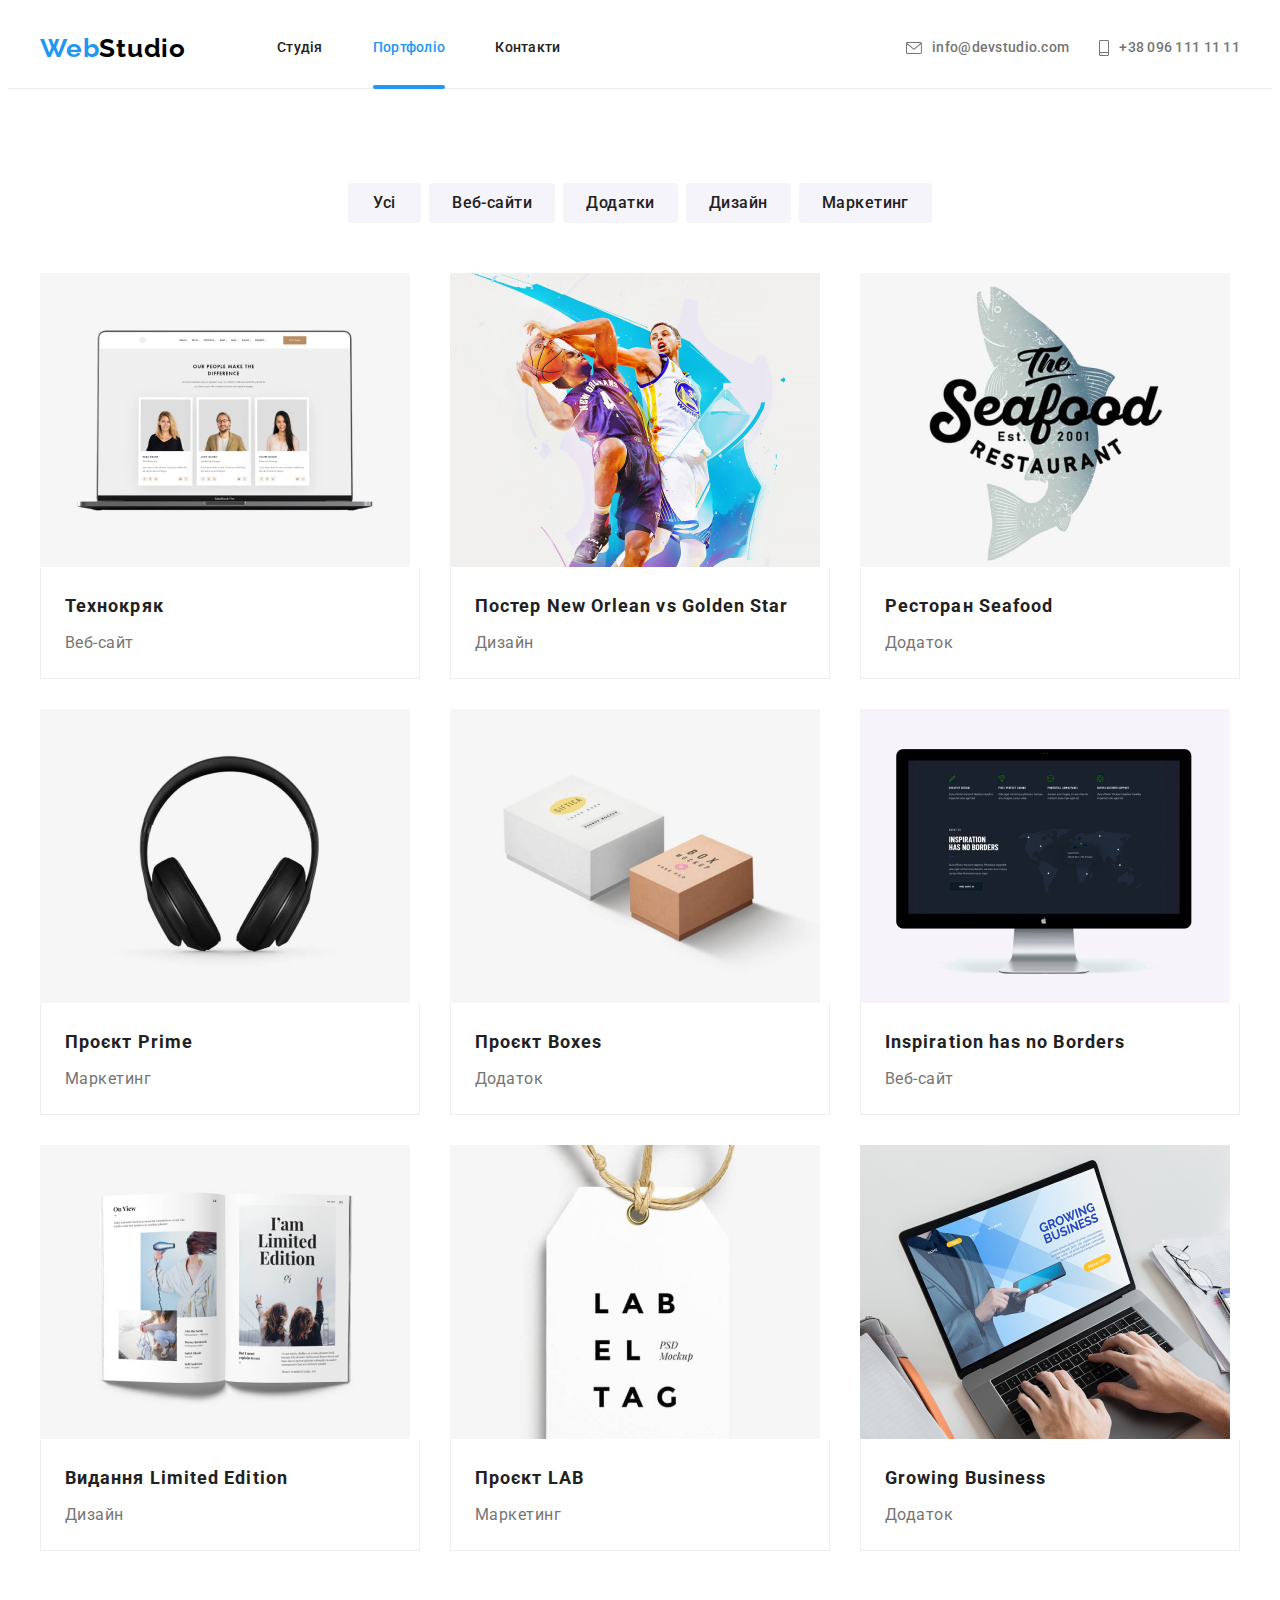
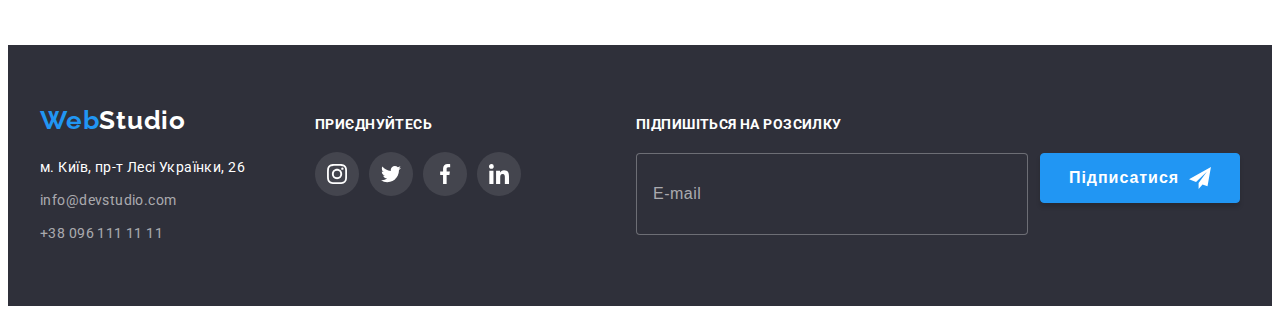
==== portfolio.html @ 24fff446 "bem закончен" ====
<!DOCTYPE html>
<html lang="uk">
  <!-- Head -->
  <head>
    <!-- Falcon -->
    <meta charset="UTF-8" />
    <meta http-equiv="X-UA-Compatible" content="IE=edge" />
    <meta name="viewport" content="width=device-width, initial-scale=1.0" />
    <!-- Favicon start -->
    <link
      rel="icon"
      type="image/png"
      sizes="32x32"
      href="./images/favicon/favicon-32x32.png"
    />
    <meta name="msapplication-TileColor" content="#da532c" />
    <meta name="theme-color" content="#ffffff" />
    <meta name="msapplication-TileColor" content="#da532c" />
    <meta name="theme-color" content="#ffffff" />
    <!-- Favicon end -->
    <title>Web Studio</title>
    <!-- Підключення шрифтів -->
    <link rel="preconnect" href="https://fonts.googleapis.com" />
    <link rel="preconnect" href="https://fonts.gstatic.com" crossorigin />
    <link
      href="https://fonts.googleapis.com/css2?family=Raleway:wght@700&family=Roboto:wght@400;500;700;900&display=swap"
      rel="stylesheet"
    />
    <!-- підключення стилів modern-normalize -->
    <link
      rel="stylesheet"
      href="https://cdnjs.cloudflare.com/ajax/libs/modern-normalize/1.1.0/modern-normalize.min.css"
      integrity="sha512-wpPYUAdjBVSE4KJnH1VR1HeZfpl1ub8YT/NKx4PuQ5NmX2tKuGu6U/JRp5y+Y8XG2tV+wKQpNHVUX03MfMFn9Q=="
      crossorigin="anonymous"
      referrerpolicy="no-referrer"
    />
    <!-- підключення стилів css -->
    <link rel="stylesheet" href="./css/style.css" />
  </head>
  <body class="body">

    <!-- Header -->
    <header class="header">
      <div class="header__container container">
        <a href="./index.html" class="logo"
          >Web<span class="logo__dark">Studio</span></a
        >

        <!-- Site nav -->
        <nav class="nav">
          <ul class="nav__list list">
            <li class="nav__item">
              <a href="./index.html" class="link">Студія</a>
            </li>
            <li class="nav__item nav__item--current-color">
              <a href="./portfolio.html" class="link">Портфоліо</a>
            </li>
            <li class="nav__item"><a href="" class="link">Контакти</a></li>
          </ul>
        </nav>

        <!-- Авторизація -->
        <ul class="auth list">
          <li class="auth__item">
            <a
              class="auth__link link"
              href="mailto:info@devstudio.com"
              lang="en"
              aria-label="mail"
            >
              <svg class="auth__mail-icon" width="16" height="12">
                <use href="./images/svg/icons.svg#icon-envelope"></use></svg
              >info@devstudio.com</a
            >
          </li>
          <li class="auth__item">
            <a
              class="auth__link link"
              href="tel:+380961111111"
              lang="en"
              aria-label="tel"
            >
              <svg class="auth__tel-icon" width="10" height="16">
                <use href="./images/svg/icons.svg#icon-smartphone"></use></svg
              >+38 096 111 11 11</a
            >
          </li>
        </ul>
      </div>
    </header>
    
    <!--Мейн-->
    <main class="page-main">

      <!-- Кнопки -->
      <section class="section">
        <div class="container">
          <h1 class="visually-hidden">Кнопки</h1>
          <ul class="filter-item list">
            <li><button type="button" class="filter-item__btn">Усі</button></li>
            <li>
              <button type="button" class="filter-item__btn">Веб-сайти</button>
            </li>
            <li>
              <button type="button" class="filter-item__btn">Додатки</button>
            </li>
            <li><button type="button" class="filter-item__btn">Дизайн</button></li>
            <li>
              <button type="button" class="filter-item__btn">Маркетинг</button>
            </li>
          </ul>

          <!-- Проекти -->
          <ul class="projects list">
            <li class="projects__item">
              <a href="" class="link projects__link"
                ><div class="projects__img-box">
                  <img
                    src="./images/portfolio/img.jpg"
                    alt="відкритий ноутбук"
                    width="370"
                    height="294"
                  />
                  <div class="projects__overlay">
                    <p class="projects__text">
                      Ресурс пропонує комплексні пропозиції з різним рівнем
                      функціоналу та сервісів. Все це дозволить відвідувачу
                      отримати вичерпні відомості про компанію чи приватну
                      особу.
                    </p>
                  </div>
                </div>
                <div class="projects__name">
                  <h2 class="projects__title">Технокряк</h2>
                  <p class="projects__product">Веб-сайт</p>
                </div>
              </a>
            </li>

            <li class="projects__item">
              <a href="" class="link projects__link"
                ><div class="projects__img-box">
                  <img
                    src="./images/portfolio/img1.jpg"
                    alt="відкритий ноутбук"
                    width="370"
                    height="294"
                  />
                  <div class="projects__overlay">
                    <p class="projects__text">
                      Ресурс пропонує комплексні пропозиції з різним рівнем
                      функціоналу та сервісів. Все це дозволить відвідувачу
                      отримати вичерпні відомості про компанію чи приватну
                      особу.
                    </p>
                  </div>
                </div>
                <div class="projects__name">
                  <h2 class="projects__title">
                    Постер New Orlean vs Golden Star
                  </h2>
                  <p class="projects__product">Дизайн</p>
                </div></a
              >
            </li>
            <li class="projects__item">
              <a href="" class="link projects__link">
                <div class="projects__img-box">
                  <img
                    src="./images/portfolio/img2.jpg"
                    alt="відкритий ноутбук"
                    width="370"
                    height="294"
                  />
                  <div class="projects__overlay">
                    <p class="projects__text">
                      Ресурс пропонує комплексні пропозиції з різним рівнем
                      функціоналу та сервісів. Все це дозволить відвідувачу
                      отримати вичерпні відомості про компанію чи приватну
                      особу.
                    </p>
                  </div>
                </div>
                <div class="projects__name">
                  <h2 class="projects__title">Ресторан Seafood</h2>
                  <p class="projects__product">Додаток</p>
                </div></a
              >
            </li>
            <li class="projects__item">
              <a href="" class="link projects__link">
                <div class="projects__img-box">
                  <img
                    src="./images/portfolio/img3.jpg"
                    alt="відкритий ноутбук"
                    width="370"
                    height="294"
                  />
                  <div class="projects__overlay">
                    <p class="projects__text">
                      Ресурс пропонує комплексні пропозиції з різним рівнем
                      функціоналу та сервісів. Все це дозволить відвідувачу
                      отримати вичерпні відомості про компанію чи приватну
                      особу.
                    </p>
                  </div>
                </div>
                <div class="projects__name">
                  <h2 class="projects__title">Проєкт Prime</h2>
                  <p class="projects__product">Маркетинг</p>
                </div></a
              >
            </li>
            <li class="projects__item">
              <a href="" class="link projects__link">
                <div class="projects__img-box">
                  <img
                    src="./images/portfolio/img4.jpg"
                    alt="відкритий ноутбук"
                    width="370"
                    height="294"
                  />
                  <div class="projects__overlay">
                    <p class="projects__text">
                      Ресурс пропонує комплексні пропозиції з різним рівнем
                      функціоналу та сервісів. Все це дозволить відвідувачу
                      отримати вичерпні відомості про компанію чи приватну
                      особу.
                    </p>
                  </div>
                </div>
                <div class="projects__name">
                  <h2 class="projects__title">Проєкт Boxes</h2>
                  <p class="projects__product">Додаток</p>
                </div></a
              >
            </li>
            <li class="projects__item">
              <a href="" class="link projects__link">
                <div class="projects__img-box">
                  <img
                    src="./images/portfolio/img5.jpg"
                    alt="відкритий ноутбук"
                    width="370"
                    height="294"
                  />
                  <div class="projects__overlay">
                    <p class="projects__text">
                      Ресурс пропонує комплексні пропозиції з різним рівнем
                      функціоналу та сервісів. Все це дозволить відвідувачу
                      отримати вичерпні відомості про компанію чи приватну
                      особу.
                    </p>
                  </div>
                </div>
                <div class="projects__name">
                  <h2 lang="en" class="projects__title">
                    Inspiration has no Borders
                  </h2>
                  <p class="projects__product">Веб-сайт</p>
                </div></a
              >
            </li>
            <li class="projects__item">
              <a href="" class="link projects__link">
                <div class="projects__img-box">
                  <img
                    src="./images/portfolio/img6.jpg"
                    alt="відкритий ноутбук"
                    width="370"
                    height="294"
                  />
                  <div class="projects__overlay">
                    <p class="projects__text">
                      Ресурс пропонує комплексні пропозиції з різним рівнем
                      функціоналу та сервісів. Все це дозволить відвідувачу
                      отримати вичерпні відомості про компанію чи приватну
                      особу.
                    </p>
                  </div>
                </div>
                <div class="projects__name">
                  <h2 class="projects__title">Видання Limited Edition</h2>
                  <p class="projects__product">Дизайн</p>
                </div></a
              >
            </li>
            <li class="projects__item">
              <a href="" class="link projects__link">
                <div class="projects__img-box">
                  <img
                    src="./images/portfolio/img7.jpg"
                    alt="відкритий ноутбук"
                    width="370"
                    height="294"
                  />
                  <div class="projects__overlay">
                    <p class="projects__text">
                      Ресурс пропонує комплексні пропозиції з різним рівнем
                      функціоналу та сервісів. Все це дозволить відвідувачу
                      отримати вичерпні відомості про компанію чи приватну
                      особу.
                    </p>
                  </div>
                </div>
                <div class="projects__name">
                  <h2 class="projects__title">Проєкт LAB</h2>
                  <p class="projects__product">Маркетинг</p>
                </div></a
              >
            </li>
            <li class="projects__item">
              <a href="" class="link projects__link">
                <div class="projects__img-box">
                  <img
                    src="./images/portfolio/img8.jpg"
                    alt="відкритий ноутбук"
                    width="370"
                    height="294"
                  />
                  <div class="projects__overlay">
                    <p class="projects__text">
                      Ресурс пропонує комплексні пропозиції з різним рівнем
                      функціоналу та сервісів. Все це дозволить відвідувачу
                      отримати вичерпні відомості про компанію чи приватну
                      особу.
                    </p>
                  </div>
                </div>
                <div class="projects__name">
                  <h2 lang="en" class="projects__title">Growing Business</h2>
                  <p class="projects__product">Додаток</p>
                </div>
              </a>
            </li>
          </ul>
        </div>
      </section>
    </main>

    <!--Footer-->
    <footer class="footer">
      <div class="footer__container container">

        <div class="box-address">
            <a href="./index.html" class="footer-logo"
              >Web<span class="footer-logo__light">Studio</span></a
            >
          <address>
            <ul class="address list">
              <li class="address__item">
                <a class="address__link-address link"
                  href="https://www.google.com/maps/place/бул.+Леси+Украинки,+26,+Киев,+02000/@50.4265807,30.5361971,17z/data=!3m1!4b1!4m5!3m4!1s0x40d4cf0e033ecbe9:0x57a4dffefec77da0!8m2!3d50.4265807!4d30.5383858"
                  >м. Київ, пр-т Лесі Українки, 26</a
                >
              </li>

              <li class="address__item">
                <a class="address__link-contacts link" href="mailto:info@devstudio.com"
                  >info@devstudio.com</a
                >
              </li>

              <li class="address__item">
                <a class="address__link-contacts link" href="tel:+380961111111"
                  >+38 096 111 11 11</a
                >
              </li>
            </ul>
          </address>
        </div>

      <!-- footer social network -->
        <div class="box-footer-network">
          <h2 class="footer-title">приєднуйтесь</h2>
          <ul class="network-list list">
            <li class="network-list__socials-item">
              <a
                class="network-list__link-footer link"
                href="https://instagram.com"
                target="_blank"
                rel="noopener noreferrer"
                lang="en"
                aria-label="instagram"
              >
                <svg class="network-list__socials-icon" width="20" height="20">
                  <use href="./images/svg/icons.svg#icon-instagram-2"></use>
                </svg>
              </a>
            </li>

            <li class="network-list__socials-item">
              <a
                class="network-list__link-footer link"
                href="https://twitter.com"
                target="_blank"
                rel="noopener noreferrer"
                lang="en"
                aria-label="twitter"
              >
                <svg class="network-list__socials-icon" width="20" height="20">
                  <use href="./images/svg/icons.svg#icon-twitter-1"></use>
                </svg>
              </a>
            </li>

            <li class="network-list__socials-item">
              <a
                class="network-list__link-footer link"
                href="https://facebook.com"
                target="_blank"
                rel="noopener noreferrer"
                lang="en"
                aria-label="facebook"
              >
                <svg class="network-list__socials-icon" width="20" height="20">
                  <use href="./images/svg/icons.svg#icon-facebook-1"></use>
                </svg>
              </a>
            </li>

            <li class="network-list__socials-item">
              <a
                class="network-list__link-footer link"
                href="https://linkedin.com"
                target="_blank"
                rel="noopener noreferrer"
                lang="en"
                aria-label="linkedin"
              >
                <svg class="network-list__socials-icon" width="20" height="20">
                  <use href="./images/svg/icons.svg#icon-linkedin-1"></use>
                </svg>
              </a>
            </li>
          </ul>
        </div>

        <!-- формы -->
        <form class="footer-form" lang="en" name="footer-form">
           <strong class="footer-form__title">Підпишіться на розсилку</strong>
           <div class="footer-form__group" role="group">
              <label>
               <input class="footer-form__field" type="email" lang="en" name="user-name" placeholder="E-mail" required minlength="6" maxlength="50">
              </label>

              <button class="button-modal button-footer" type="submit">Підписатися <svg class="button-footer__icvon" width="24px" height="24px"><use href="./images/svg/icons.svg#send-modal"></use></svg></button>
           </div>
          </form>
        </div>
      </div>
    </footer>
    <script src="./js/modal.js"></script>
  </body>
</html>
---- css/style.css ----
/* 
Цвет основного текста #757575;
Вторичный цвет текста #212121;
Цвет логотипа футера #000000;
Цвет текста кнопок #ffffff;
Цвет текста футера #ffffff;
Акцент цвета текста футера rgba(255, 255, 255, 0.6);
Акцент #2196F3;
Основной цвет фона #F5F5F5;
Вторичный цвет фона #F5F4FA;
Цвет фона хедера #ffffff;
Цвет фона герой #2F303A;
Цвет активации кнопки #188CE8;
Цвет фона футера #2F303A; 
*/

:root {
    /* текст */
    --primary-text-color: #757575;
    --title-text-color: #212121;
    --logo-text-color: #000000;
    --button-text-color: #ffffff;
    --footer-text-color: #ffffff;
    --accent-color-text-footer: rgba(255, 255, 255, 0.6);
    --color-icon: #AFB1B8;
    --bottom-madal: #000000;
    /* фон */
    --accent-color: #2196f3;
    --background-color-page: #F5F5F5;
    --secondary-background-color-pag: #F5F4FA;
    --background-color-header: #ffffff;
    --booton-activ-color: #188CE8;
    --background-color-footer: #2F303A;
    --background-color-hero: #C4C4C4;
    --activ-color-projects: rgba(33, 150, 243, 0.9);
    --activ-color-works: rgba(47, 48, 58, 0.8);
    --border-bottom-modal: rgba(0, 0, 0, 0.1);
    --backdrop-color: rgba(0, 0, 0, 0.2);
    /* рамка */
    --color-border-projects: #eeeeee;
    --border-color-footer: rgba(255, 255, 255, 0.3);
    --border-color-modal: rgba(33, 33, 33, 0.2);
    /* формули */
    --items: 3;
    --indent: 30px;
    /* модальне вікно */
    --placeholder-color-text: rgba(117, 117, 117, 0.5);
}

.body {
color: var(--primary-text-color);
font-family: Roboto, sans-serif;
}
/* Reset */
h1,h2,h3,h4,h5,h6,p {
margin: 0;
padding: 0;
}

img {
display: block;
max-width: 100%;
height: auto;
}
.list {
list-style: none;

margin: 0;
padding: 0;
}
.link {
text-decoration: none;
color: currentColor;
}

/* Секції */
.section {
padding-top: 94px;
padding-bottom: 94px;
}

.section.no-padding {
padding-top: 0;
}

label {
display: block;
}

textarea {
resize: none;
}

/* Скриття елемент */

.visually-hidden {
  position: absolute;
  width: 1px;
  height: 1px;
  margin: -1px;
  border: 0;
  padding: 0;
  white-space: nowrap;
  clip-path: inset(100%);
  clip: rect(0 0 0 0);
  overflow: hidden;
}

/* Header */
.header {
background-color: var(--background-color-header);

border-bottom: 1px solid var(--color-border-projects);
    
letter-spacing: 0.02em;
}
/* Центрування */
.header__container {
display: flex;
align-items: center;
}

.container {
margin-left: auto;
margin-right: auto;
padding-left: 15px;
padding-right: 15px;
max-width: 1200px;
}

/* Логотип header*/
.logo {
margin-right: 91px;

color: currentColor;
color: var(--accent-color);
    
font-family: Raleway, sans-serif;
letter-spacing: 0.03em;
font-weight: 700;
font-size: 26px;
line-height: 1.19;
text-decoration: none;
}
.logo__dark {
color: currentColor;
color: var(--logo-text-color);
    
font-family: Raleway, sans-serif;
letter-spacing: 0.03em;
font-weight: 700;
font-size: 26px;
line-height: 1.19;
text-decoration: none;
}

/* Site nav */
.nav {
margin-right: auto;
}

.nav__list {
display: flex;
gap: 50px;
margin-right: auto;
}

.nav__item {
padding-top: 32px;
padding-bottom: 32px;

color: var(--title-text-color);

transition-property: color, cursor;
transition-duration: 250ms;
transition-timing-function: cubic-bezier(0.4, 0, 0.2, 1);

letter-spacing: 0.02em;
font-weight: 500;
font-size: 14px;
line-height: 1.14;
text-decoration: none;
}

.nav__list .nav__item:hover, 
.nav__list .nav__item:focus {
color: var(--accent-color);
cursor: pointer;
}

.nav__item--current-color {
position: relative;

color: var(--accent-color);
}

.nav__item--current-color::after {
position: absolute;
left: 0;
bottom: -1px;

content: "";
display: block;
width: 100%;
height: 4px;

background: var(--accent-color);
border-radius: 2px;

transform: scaleX(1);
transition-property: transform;
transition-duration: 250ms;
transition-delay: 100ms;
transition-timing-function: cubic-bezier(0.4, 0, 0.2, 1);
}

.nav__item--current-color:hover::after {
transform: scaleX(0.4);
}

/* Авторизація */
.auth {
display: flex;
justify-content: center;

gap: 30px;
}

.auth__link {
display: flex;
align-items: center;
justify-content: center;

transition-property: color, fill;
transition-duration: 250ms;
transition-timing-function: cubic-bezier(0.4, 0, 0.2, 1);

gap: 10px;
padding-top: 32px;
padding-bottom: 32px;

color: var(--primary-text-color);

letter-spacing: 0.02em;
font-weight: 500;
font-size: 14px;
line-height: 1.14;
text-decoration: none;
}

.auth__mail-icon {
width: 16px;
height: 12px;
fill: currentColor;
}

.auth__tel-icon {
width: 10px;
height: 16px;
fill: currentColor;
}

.auth__link:hover,
.auth__link:focus {
color: var(--accent-color);
fill: var(--accent-color);
}

/* Main */

/* Блок герой */
.hero {
text-align: center;
}

.hero {
padding-top: 200px;
padding-bottom: 200px;

background-color: var(--background-color-hero);
max-width: 1600px;
height: 600px;
background-image: linear-gradient(to right, 
rgba(47, 48, 58, 0.4), rgba(47, 48, 58, 0.4)), 
url('../images/hero.jpg');
background-repeat: no-repeat;
background-position: center;
background-size: cover;
}

.hero__title {
margin-bottom: 30px;

color: var(--button-text-color);
    
letter-spacing: 0.06em;
font-weight: 900;
font-size: 44px;
line-height: 1.36;
text-transform: uppercase;
}
.hero__button {
display: inline-block;
padding: 10px 32px;
min-width: 216px;
border-radius: 4px;
border: 1px solid transparent;

transition-property: background-color, box-shadow, cursor;
transition-duration: 250ms;
transition-timing-function: cubic-bezier(0.4, 0, 0.2, 1);

background-color: var(--accent-color);
color: var(--button-text-color);

font-family: inherit;
letter-spacing: 0.06em;
font-weight: 700;
font-size: 16px;
line-height: 1.88;
}

.hero__button:hover,
.hero__button:focus {
background-color: var(--booton-activ-color);
cursor: pointer;
box-shadow: 0px 4px 4px rgba(0, 0, 0, 0.15);
}

/* Модальне вікно */
.backdrop {
position: fixed;
z-index: 10;
top: 0;
left: 0;

width: 100%;
height: 100%;
background-color: var(--backdrop-color);

transition: opacity 250ms, visibility 250ms;
}

.backdrop.is-hidden {
opacity: 0;
pointer-events: none;
visibility: hidden;
}

.modal {
position: absolute;
top: 50%;
left: 50%;

min-width: 528px;
height: 100%px;

background-color: var(--background-color-header);
box-shadow: 0px 1px 3px rgba(0, 0, 0, 0.12), 0px 1px 1px rgba(0, 0, 0, 0.14), 0px 2px 1px rgba(0, 0, 0, 0.2);
border-radius: 4px;

transform: translate(-50%, -50%) scale(1);

transition: transform;
transition-duration: 250ms;
transition-timing-function: cubic-bezier(0.4, 0, 0.2, 1);
}

.backdrop.is-hidden .modal {
transform: translate(-50%, -50%) scale(0.9);
}

.modal__btn-close {
position: absolute;
top: 8px;
right: 8px;

display: flex;
justify-content: center;
align-items: center;

transition-property: color, fill;
transition-duration: 250ms;
transition-timing-function: cubic-bezier(0.4, 0, 0.2, 1);

padding: 6px;

width: 30px;
height: 30px;

border-radius: 50%;
border: 1px solid var(--border-bottom-modal);
color: var(--bottom-madal);
background-color: var(--background-color-header);

cursor: pointer;
}

.modal__btn-close:hover, 
.modal__btn-close:focus {
color: var(--accent-color);
fill: var(--accent-color);
}

.modal__close-icon {
fill: currentColor;
}

/* Оформлення форми */
.register {
min-width: 448px;
height: 100%;
padding: 40px;
margin-right: auto;
margin-left: auto;
}

.register__form-title {
display: block;
margin-bottom: 12px;

font-weight: 700;
font-size: 20px;
line-height: 1.15;
letter-spacing: 0.03em;
text-align: center;

color: var(--title-text-color);
}

.register__form-field {
position: relative;
margin-bottom: 10px;
}

.register__form-field:last-child {
margin-bottom: 0;
}

.register__text-input {
padding: 11px 42px;

width: 100%;
height: 40px;

transition: border-color;
transition-duration: 250ms;
transition-timing-function: cubic-bezier(0.4, 0, 0.2, 1);

border: 1px solid var(--border-color-modal);
border-radius: 4px;
outline: transparent;

font-size: 12px;
}

.register__text-input:focus, 
.register__text-input:hover {
border-color: var(--accent-color);
}

.register__text-input:focus + .register__form-icon, 
.register__text-input:hover +.register__form-icon {
fill: var(--accent-color);
}

.register__text-input::placeholder {
opacity: 0;

transition: opacity;
transition-duration: 250ms;
transition-timing-function: cubic-bezier(0.4, 0, 0.2, 1);

font-size: 12px;
line-height: 1.17;
letter-spacing: 0.01em;
color: var(--placeholder-color-text);
text-align: left;
}

.register__text-input:focus::placeholder {
opacity: 1;
}

.register__name-form {
display: block;
font-size: 12px;
line-height: 1.17;
letter-spacing: 0.01em;

margin-bottom: 4px;

color: var(--primary-text-color);
}

.register__form-icon {
position: absolute;
left: 12px;
bottom: 11px;

transition:fill;
transition-duration: 250ms;
transition-timing-function: cubic-bezier(0.4, 0, 0.2, 1);

fill: var(--title-text-color);
}

.register__textarea-text {
display: block;
resize: none;
width: 100%;

transition: border-color;
transition-duration: 250ms;
transition-timing-function: cubic-bezier(0.4, 0, 0.2, 1);

outline: transparent;

padding: 12px 16px;

border: 1px solid var(--border-color-modal);
border-radius: 4px;

font-size: 12px;
line-height: 1.17;
letter-spacing: 0.01em;
}

.register__textarea-text:focus,
.register__textarea-text:hover {
border-color: var(--accent-color);
}

.register__textarea-text::placeholder {
font-size: 12px;
line-height: 1.17;
letter-spacing: 0.01em;
color: var(--placeholder-color-text);
}

/* checkbox */
.checkbox {
display: flex;
align-items: center;
justify-content: center;

margin-top: 20px;
margin-bottom: 30px;
}

.checkbox-modal:focus + .checkbox__switch-icon {
outline: 2px solid var(--accent-color);
outline-offset: 1px;
border-radius: 1px;
}

.checkbox__icon-checked {
opacity: 0;
fill: var(--accent-color);

transition: opacity;
transition-duration: 250ms;
transition-timing-function: cubic-bezier(0.4, 0, 0.2, 1);
}

.checkbox-modal:checked + .checkbox__switch-icon .checkbox__icon-checked {
opacity: 1;
}

.checkbox__icon-unchecked {
opacity: 1;

transition: opacity;
transition-duration: 250ms;
transition-timing-function: cubic-bezier(0.4, 0, 0.2, 1);
}

.checkbox-modal:checked + .checkbox__switch-icon .checkbox__icon-unchecked {
opacity: 0;
}

.checkbox__contract {
user-select: none;

margin-left: 8px;

font-weight: 400;
font-size: 14px;
line-height: 1.17;
letter-spacing: 0.03em;

color: var(--primary-text-color);
}

.checkbox__forma-link {
color: var(--accent-color);
text-decoration-line: underline;
}

.button-modal {
display: block;
margin-right: auto;
margin-left: auto;

transition-property: background-color, cursor;
transition-duration: 250ms;
transition-timing-function: cubic-bezier(0.4, 0, 0.2, 1);

padding: 10px 52px;

width: 200px;
height: 50px;

background-color: var(--accent-color);
box-shadow: 0px 4px 4px rgba(0, 0, 0, 0.15);
border-radius: 4px;
border: 1px solid var(--accent-color);

font-weight: 700;
font-size: 16px;
line-height: 1.88;
letter-spacing: 0.06em;

color: var(--button-text-color);
}

.button-modal:hover,
.button-modal:focus {
background-color: var(--booton-activ-color);
cursor: pointer;
}

/* Особливості */
.features {
--items: 4;
display: flex;
gap: 30px;
}

.features__item {
flex-basis: calc((100% - var(--indent) * (var(--items) - 1)) / var(--items));
}

/* .features-list::before {
content: "";
height: 120px;
display: block;
margin-bottom: 30px;
background-repeat: no-repeat;
background-position: center;
background-size: auto;
border-radius: 4px;
background-color: var(--secondary-background-color-pag);
}

.icon-antenna::before {
content: "";
background-image: url('../images/svg/antenna.svg');
}

.icon-clock::before {
content: "";
background-image: url('../images/svg/clock.svg');
}

.icon-vector::before {
content: "";
background-image: url('../images/svg/diagram1.svg');
}

.icon-astronaut::before {
content: "";
background-image: url('../images/svg/astronaut.svg');
} */

.features__box-icon {
display: flex;
align-items: center;
justify-content: center;

background: var(--secondary-background-color-pag);
border-radius: 4px;
height: 120px;
margin-bottom: 30px;
}

.features__title {
margin-bottom: 10px;

color: var(--title-text-color);

letter-spacing: 0.03em;
font-weight: 700;
font-size: 14px;
line-height: 1.14;
text-transform: uppercase;
}
.features__text {
color: var(--primary-text-color);

letter-spacing: 0.03em;
font-size: 14px;
line-height: 1.71;
}

/* Чим ми займаємося */
.work-title {
margin-bottom: 50px;

color: var(--title-text-color);

letter-spacing: 0.03em;
font-weight: 700;
font-size: 36px;
line-height: 1.17;
text-align: center;
}

.work {
--items: 3;
display: flex;
gap: 30px;
}

.work__item {
position: relative;
flex-basis: calc((100% - var(--indent) * (var(--items) - 1)) / var(--items));
}

.work__name {

color: var(--button-text-color);

font-weight: 700;
font-size: 14px;
line-height: 16px;
letter-spacing: 0.03em;
text-transform: uppercase;
}

.work__box {
display: flex;
justify-content: center;
align-items: center;
position: absolute;
bottom: 0;
left: 0;

transition-property: opacity;
transition-duration: 250ms;
transition-timing-function: cubic-bezier(0.4, 0, 0.2, 1);

content: "";
width: 100%;
height: 70px;
background-color: var(--activ-color-works);
}

/* Наша команда */
.fon {
background-color: var(--secondary-background-color-pag);
}

.team-title {
margin-bottom: 50px;

color: var(--title-text-color);

letter-spacing: 0.03em;
font-weight: 700;
font-size: 36px;
line-height: 1.17;
text-align: center;
}

.team {
--items: 4;
display: flex;
gap: 30px;
}

.team__item {
flex-basis: calc((100% - var(--indent) * (var(--items) - 1)) / var(--items));

background-color: var(--background-color-header);

box-shadow: 0px 1px 3px rgba(0, 0, 0, 0.12), 0px 1px 1px rgba(0, 0, 0, 0.14), 0px 2px 1px rgba(0, 0, 0, 0.2);
border-radius: 0px 0px 4px 4px;
}

.team__box-name {
width: 270px;
padding-top: 30px;
padding-bottom: 30px;
padding-left: 10px;
padding-right: 10px;
text-align: center;
}

.team__name {
margin-bottom: 10px;

color: var(--title-text-color);

letter-spacing: 0.03em;
font-weight: 500;
font-size: 16px;
line-height: 1.19;
}
.team__text {
margin-bottom: 16px;
color: var(--primary-text-color);

letter-spacing: 0.03em;
font-size: 16px;
line-height: 1.19;
}

.network {
display: flex;
justify-content: center;
gap: 10px;
}

.network__socials-link {
display: flex;
align-items: center;
justify-content: center;

transition-property: color, background-color;
transition-duration: 250ms;
transition-timing-function: cubic-bezier(0.4, 0, 0.2, 1);

width: 44px;
height: 44px;

background-color: var(--background-color-header);
color: var(--color-icon);
border-radius: 50%;
}

.network__socials-link:hover,
.network__socials-link:focus {
color: var(--button-text-color);
background-color: var(--accent-color);
}

.network__socials-icon {
fill: currentColor;
}

/* .socials-link:hover .socials-icon,
.socials-link:focus .socials-icon {
color: var(--button-text-color);
} */


/* Постійні клієнти */

.clients-title {
margin-bottom: 50px;

color: var(--title-text-color);

letter-spacing: 0.03em;
font-weight: 700;
font-size: 36px;
line-height: 1.17;
text-align: center;
}

.clients {
--items: 6;
display: flex;
flex-wrap: wrap;
gap: 30px;
}

.clients__item {
flex-basis: calc((100% - var(--indent) * (var(--items) - 1)) / var(--items));
}

.clients__link {
display: flex;
align-items: center;
justify-content: center;

transition-property: color, border;
transition-duration: 250ms;
transition-timing-function: cubic-bezier(0.4, 0, 0.2, 1);

height: 92px;
width: 170px;
border: 1px solid rgba(175, 177, 184, 1);
border-radius: 4px;
color: var(--color-icon);
}

.clients__link:hover,
.clients__link:focus {
color: var(--accent-color);
border: 1px solid var(--accent-color);
}

.clients__icon {
fill: currentColor;
}

/* Footer */
.footer {
padding-top: 60px;
padding-bottom: 60px;

background-color: var(--background-color-footer); 
}

.footer__container {
display: flex;
align-items: baseline;
}

/* Логотип Footer */
.footer-logo {
display: block;
color: var(--accent-color);

margin-bottom: 20px;

font-family: Raleway, sans-serif;
letter-spacing: 0.03em;
font-weight: 700;
font-size: 26px;
line-height: 1.19;
text-decoration: none;
}

.footer-logo__light {
color: var(--footer-text-color);
}

/* Адреса Footer */
.address {
letter-spacing: 0.03em;
font-family: Roboto, sans-serif;
font-style: normal;
font-size: 14px;
line-height: 1.19;
}

.address__item {
margin-top: 0;
margin-bottom: 9px;
}

.address__item:last-child {
margin-bottom: 0;
}

.address__link-address {
color: var(--footer-text-color);

transition-property: color;
transition-duration: 250ms;
transition-timing-function: cubic-bezier(0.4, 0, 0.2, 1);
    
text-decoration: none;
letter-spacing: 0.03em;
font-size: 14px;
line-height: 1.71;
}
.address__link-contacts {
color: var(--accent-color-text-footer);

transition-property: color;
transition-duration: 250ms;
transition-timing-function: cubic-bezier(0.4, 0, 0.2, 1);
    
text-decoration: none;
letter-spacing: 0.03em;
font-size: 14px;
line-height: 1.71;
}

.address__link-contacts:hover,
.address__link-contacts:focus {
    color: var(--accent-color);
}

.address__link-address:hover,
.address__link-address:focus {
color: var(--accent-color);
}


/* footer social network */
.box-footer-network {
align-items: baseline;
margin-left: 70px;
}

.footer-title {
margin-bottom: 20px;
font-weight: 700;
font-size: 14px;
line-height: 16px;
letter-spacing: 0.03em;
text-transform: uppercase;
color: var(--button-text-color);
}

.network-list {
display: flex;
justify-content: center;
align-items: center;
gap: 10px;
}

.network-list__link-footer {
display: flex;
align-items: center;
justify-content: center;

transition-property: background-color;
transition-duration: 250ms;
transition-timing-function: cubic-bezier(0.4, 0, 0.2, 1);

width: 44px;
height: 44px;

background-color: rgba(255, 255, 255, 0.1);
color: var(--button-text-color);
border-radius: 50%;
}

.network-list__link-footer:hover,
.network-list__link-footer:focus {
background-color: var(--accent-color);
}

.network-list__socials-icon {
fill: currentColor;
}

/* форма */
.footer-form {
min-width: 570;
min-height: 86px;
margin-left: auto;
}

.footer-form__title {
display: block;

margin-bottom: 20px;

font-weight: 700;
font-size: 14px;
line-height: 1.14;
letter-spacing: 0.03em;
text-transform: uppercase;

color: var(--footer-text-color);
}

.footer-form__group {
display: flex;
}

.footer-form__field {
display: block;

padding: 15px 16px;

color: var(--footer-text-color);
font-weight: 400;
font-size: 16px;
line-height: 1.25;
letter-spacing: 0.03em;


min-width: 358px;
height: 50px;

border: 1px solid var(--border-color-footer);
background-color: var(--background-color-footer);
border-radius: 4px;

}

.footer-form__field::placeholder {
font-weight: 400;
font-size: 16px;
line-height: 1.25;
letter-spacing: 0.03em;
color: var(--accent-color-text-footer);
text-align: left;
}

.button-footer {
display: flex;
justify-content: center;
align-items: center;

padding: 10px 28px;
margin-left: 12px;
}

.button-footer__icvon {
margin-left: 10px;
fill: var(--button-text-color);
}

/* ---------ПОРТФОЛІО--------- */

/* Кнопки */
.filter-item {
margin-top: 0;
margin-bottom: 50px;
display: flex;
gap: 8px;
justify-content: center;
}

.filter-item__btn {
margin-left: 0;

display: inline-block;
padding: 6px 22px;
min-width: 73px;
border-radius: 4px;
border: 1px solid transparent;

color: var(--title-text-color);
background-color: var(--secondary-background-color-pag);

transition-property: color, background-color, cursor, box-shadow;
transition-duration: 250ms;
transition-timing-function: cubic-bezier(0.4, 0, 0.2, 1);

font-family: inherit;
letter-spacing: 0.03em;
font-weight: 500;
font-size: 16px;
line-height: 1.63;
text-align: center;
}

.filter-item__btn:hover,
.filter-item__btn:focus {
color: var(--button-text-color);
background-color: var(--accent-color);
cursor: pointer;
box-shadow: 0px 3px 1px rgba(0, 0, 0, 0.1), 0px 1px 2px rgba(0, 0, 0, 0.08), 0px 2px 2px rgba(0, 0, 0, 0.12);
}

/* Проекти */
.projects {
--items: 3;    
display: flex;
flex-wrap: wrap;
gap: 30px;
}

.projects__item {
flex-basis: calc((100% - var(--indent) * (var(--items) - 1)) / var(--items));
}

.projects__link {
display: block;

transition-property: box-shadow;
transition-duration: 250ms;
transition-timing-function: cubic-bezier(0.4, 0, 0.2, 1);
}

.projects__link:hover, 
.projects__link:focus {
box-shadow: 0px 1px 1px rgba(0, 0, 0, 0.12), 0px 4px 4px rgba(0, 0, 0, 0.06), 1px 4px 6px rgba(0, 0, 0, 0.16);
}

.projects__link:hover .projects__overlay,
.projects__link:focus .projects__overlay {
opacity: 1;
transform: translateY(0%);
}

.projects__img-box {
position: relative;
display: block;
overflow: hidden;
}

.projects__overlay {
position: absolute;
bottom: 0;
left: 0;

content: "";
width: 100%;
height: 100%;
background-color: var(--activ-color-projects);

transition-property: opacity, transform;
transition-duration: 250ms;
transition-timing-function: cubic-bezier(0.4, 0, 0.2, 1);

opacity: 0;

transform: translateY(100%);
}

.projects__text {
position: absolute;
width: 100%;
max-height: 100%;

padding: 63px 24px;
overflow: auto;

top: 50%;
left: 50%;
transform: translate(-50%, -50%);

display: flex;
color: var(--button-text-color);

font-weight: 400;
font-size: 18px;
line-height: 1.56;
letter-spacing: 0.03em;
}

.projects__name {
padding: 20px 24px;

border-top: 1px solid transparent;
border-right: 1px solid var(--color-border-projects);
border-bottom: 1px solid var(--color-border-projects);
border-left: 1px solid var(--color-border-projects);
}

.projects__title {
margin-bottom: 4px;
color: var(--title-text-color);

letter-spacing: 0.06em;
font-weight: 700;
font-size: 18px;
line-height: 2.0;
}
.projects__product {
color: var(--primary-text-color);

letter-spacing: 0.03em;
font-size: 16px;
line-height: 1.88;
}
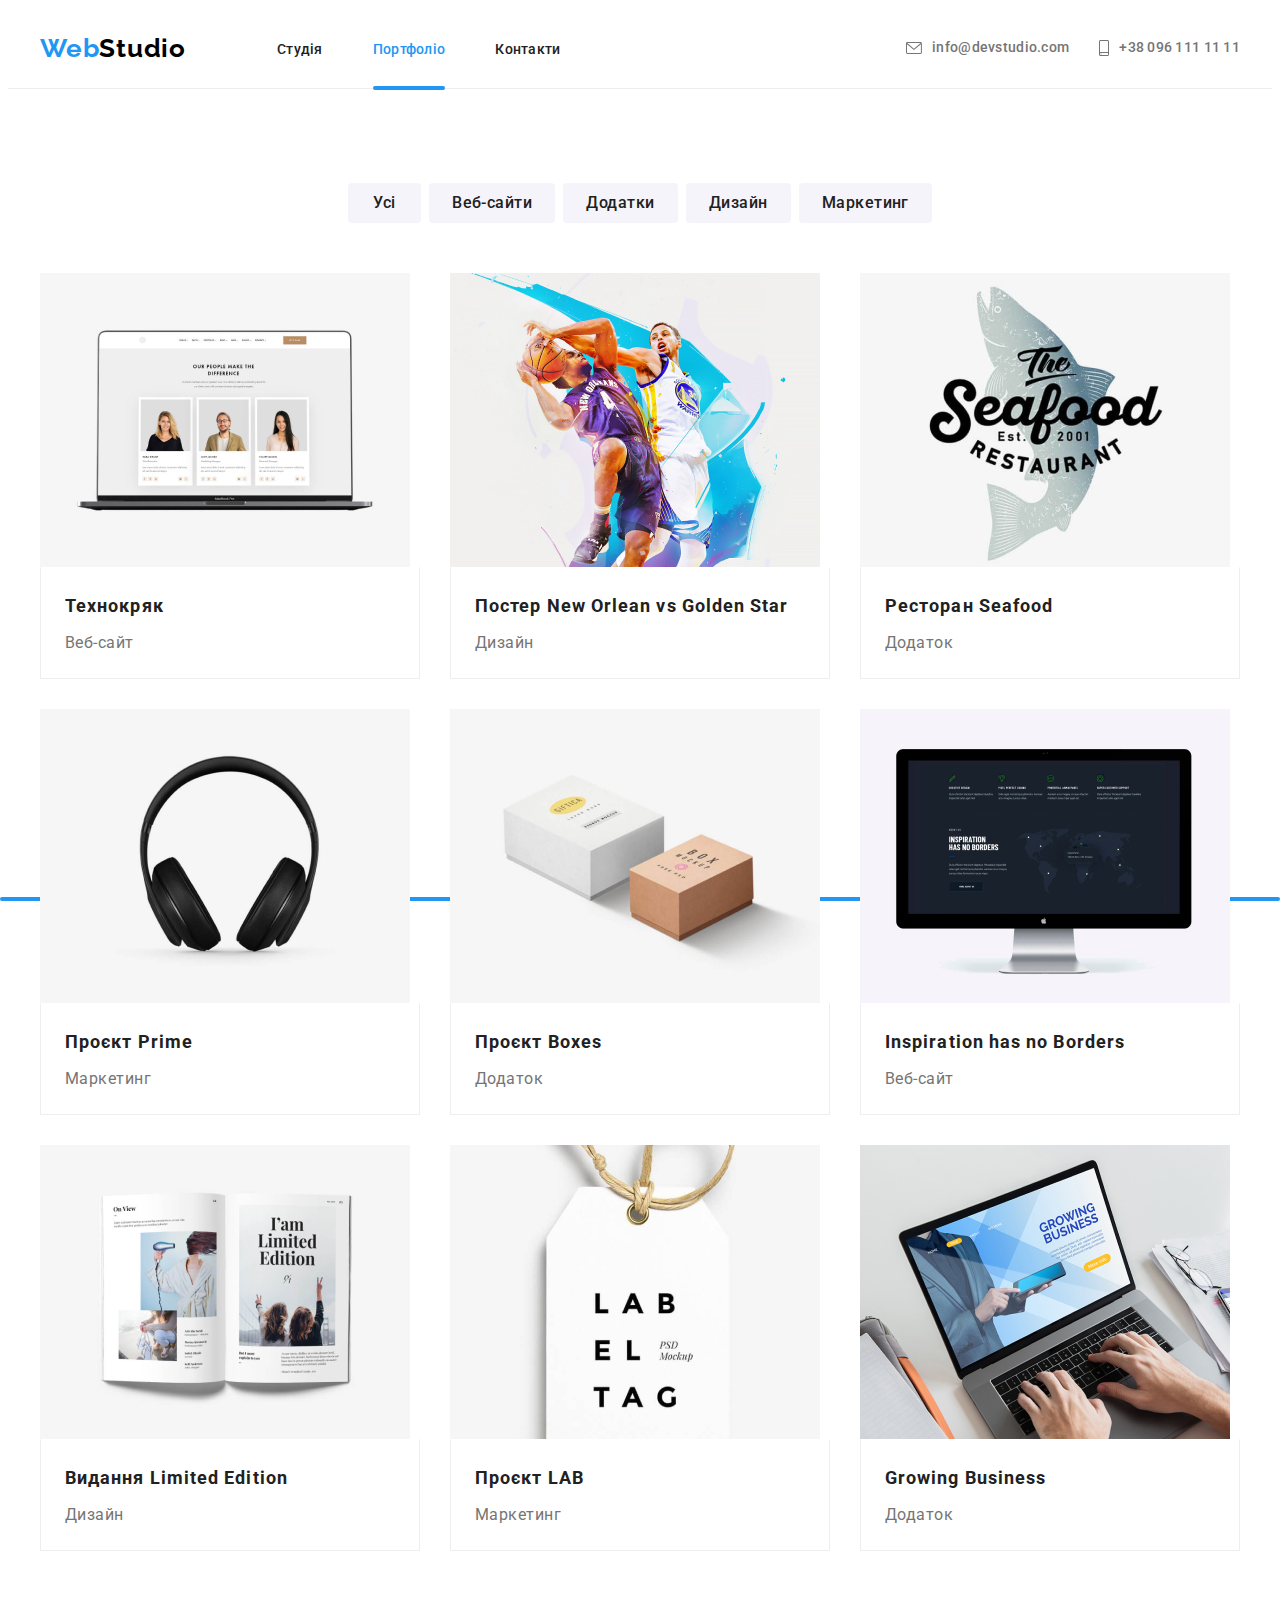
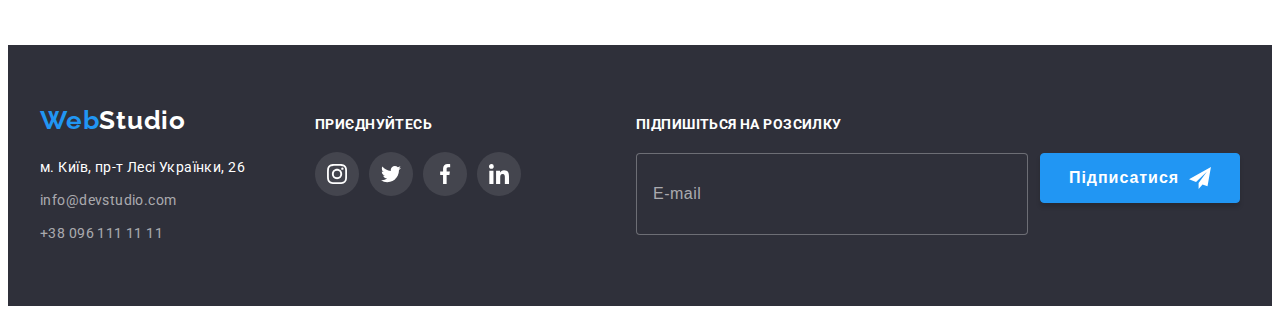
==== commit fcd96c81: "правки дз7" ====
--- a/portfolio.html
+++ b/portfolio.html
@@ -6,6 +6,7 @@
     <meta charset="UTF-8" />
     <meta http-equiv="X-UA-Compatible" content="IE=edge" />
     <meta name="viewport" content="width=device-width, initial-scale=1.0" />
+
     <!-- Favicon start -->
     <link
       rel="icon"
@@ -19,6 +20,7 @@
     <meta name="theme-color" content="#ffffff" />
     <!-- Favicon end -->
     <title>Web Studio</title>
+
     <!-- Підключення шрифтів -->
     <link rel="preconnect" href="https://fonts.googleapis.com" />
     <link rel="preconnect" href="https://fonts.gstatic.com" crossorigin />
@@ -26,6 +28,7 @@
       href="https://fonts.googleapis.com/css2?family=Raleway:wght@700&family=Roboto:wght@400;500;700;900&display=swap"
       rel="stylesheet"
     />
+
     <!-- підключення стилів modern-normalize -->
     <link
       rel="stylesheet"
@@ -34,11 +37,24 @@
       crossorigin="anonymous"
       referrerpolicy="no-referrer"
     />
+
+    <!-- Бібліотека Animate css -->
+    <link
+      rel="stylesheet"
+      href="https://cdnjs.cloudflare.com/ajax/libs/animate.css/4.1.1/animate.min.css"
+    />
+
+    <!-- Бібліотека AOS Animate css -->
+    <link href="https://unpkg.com/aos@2.3.1/dist/aos.css" rel="stylesheet" />
+
+    <!-- підключення стилів scss -->
+    <link rel="stylesheet" href="./css/main.min.css" />
+
     <!-- підключення стилів css -->
     <link rel="stylesheet" href="./css/style.css" />
   </head>
+
   <body class="body">
-
     <!-- Header -->
     <header class="header">
       <div class="header__container container">
@@ -49,13 +65,19 @@
         <!-- Site nav -->
         <nav class="nav">
           <ul class="nav__list list">
+            <li class="nav__item nav__link--current-color">
+              <a href="./index.html" class="nav__link link">Студія</a>
+            </li>
             <li class="nav__item">
-              <a href="./index.html" class="link">Студія</a>
-            </li>
-            <li class="nav__item nav__item--current-color">
-              <a href="./portfolio.html" class="link">Портфоліо</a>
-            </li>
-            <li class="nav__item"><a href="" class="link">Контакти</a></li>
+              <a
+                href="./portfolio.html"
+                class="nav__link nav__link--current-color link"
+                >Портфоліо</a
+              >
+            </li>
+            <li class="nav__item">
+              <a href="" class="nav__link link">Контакти</a>
+            </li>
           </ul>
         </nav>
 
@@ -88,10 +110,9 @@
         </ul>
       </div>
     </header>
-    
+
     <!--Мейн-->
     <main class="page-main">
-
       <!-- Кнопки -->
       <section class="section">
         <div class="container">
@@ -104,7 +125,9 @@
             <li>
               <button type="button" class="filter-item__btn">Додатки</button>
             </li>
-            <li><button type="button" class="filter-item__btn">Дизайн</button></li>
+            <li>
+              <button type="button" class="filter-item__btn">Дизайн</button>
+            </li>
             <li>
               <button type="button" class="filter-item__btn">Маркетинг</button>
             </li>
@@ -341,22 +364,24 @@
     <!--Footer-->
     <footer class="footer">
       <div class="footer__container container">
-
         <div class="box-address">
-            <a href="./index.html" class="footer-logo"
-              >Web<span class="footer-logo__light">Studio</span></a
-            >
+          <a href="./index.html" class="logo"
+            >Web<span class="logo__light">Studio</span></a
+          >
           <address>
             <ul class="address list">
               <li class="address__item">
-                <a class="address__link-address link"
+                <a
+                  class="address__link-contacts address__link-contacts--light link"
                   href="https://www.google.com/maps/place/бул.+Леси+Украинки,+26,+Киев,+02000/@50.4265807,30.5361971,17z/data=!3m1!4b1!4m5!3m4!1s0x40d4cf0e033ecbe9:0x57a4dffefec77da0!8m2!3d50.4265807!4d30.5383858"
                   >м. Київ, пр-т Лесі Українки, 26</a
                 >
               </li>
 
               <li class="address__item">
-                <a class="address__link-contacts link" href="mailto:info@devstudio.com"
+                <a
+                  class="address__link-contacts link"
+                  href="mailto:info@devstudio.com"
                   >info@devstudio.com</a
                 >
               </li>
@@ -370,20 +395,20 @@
           </address>
         </div>
 
-      <!-- footer social network -->
+        <!-- footer social network -->
         <div class="box-footer-network">
-          <h2 class="footer-title">приєднуйтесь</h2>
-          <ul class="network-list list">
+          <h2 class="footer-title-network">приєднуйтесь</h2>
+          <ul class="network list">
             <li class="network-list__socials-item">
               <a
-                class="network-list__link-footer link"
+                class="network__socials-link network__socials-link--color-invers link"
                 href="https://instagram.com"
                 target="_blank"
                 rel="noopener noreferrer"
                 lang="en"
                 aria-label="instagram"
               >
-                <svg class="network-list__socials-icon" width="20" height="20">
+                <svg class="network__socials-icon" width="20" height="20">
                   <use href="./images/svg/icons.svg#icon-instagram-2"></use>
                 </svg>
               </a>
@@ -391,14 +416,14 @@
 
             <li class="network-list__socials-item">
               <a
-                class="network-list__link-footer link"
+                class="network__socials-link network__socials-link--color-invers link"
                 href="https://twitter.com"
                 target="_blank"
                 rel="noopener noreferrer"
                 lang="en"
                 aria-label="twitter"
               >
-                <svg class="network-list__socials-icon" width="20" height="20">
+                <svg class="network__socials-icon" width="20" height="20">
                   <use href="./images/svg/icons.svg#icon-twitter-1"></use>
                 </svg>
               </a>
@@ -406,14 +431,14 @@
 
             <li class="network-list__socials-item">
               <a
-                class="network-list__link-footer link"
+                class="network__socials-link network__socials-link--color-invers link"
                 href="https://facebook.com"
                 target="_blank"
                 rel="noopener noreferrer"
                 lang="en"
                 aria-label="facebook"
               >
-                <svg class="network-list__socials-icon" width="20" height="20">
+                <svg class="network__socials-icon" width="20" height="20">
                   <use href="./images/svg/icons.svg#icon-facebook-1"></use>
                 </svg>
               </a>
@@ -421,14 +446,14 @@
 
             <li class="network-list__socials-item">
               <a
-                class="network-list__link-footer link"
+                class="network__socials-link network__socials-link--color-invers link"
                 href="https://linkedin.com"
                 target="_blank"
                 rel="noopener noreferrer"
                 lang="en"
                 aria-label="linkedin"
               >
-                <svg class="network-list__socials-icon" width="20" height="20">
+                <svg class="network__socials-icon" width="20" height="20">
                   <use href="./images/svg/icons.svg#icon-linkedin-1"></use>
                 </svg>
               </a>
@@ -438,16 +463,29 @@
 
         <!-- формы -->
         <form class="footer-form" lang="en" name="footer-form">
-           <strong class="footer-form__title">Підпишіться на розсилку</strong>
-           <div class="footer-form__group" role="group">
-              <label>
-               <input class="footer-form__field" type="email" lang="en" name="user-name" placeholder="E-mail" required minlength="6" maxlength="50">
-              </label>
-
-              <button class="button-modal button-footer" type="submit">Підписатися <svg class="button-footer__icvon" width="24px" height="24px"><use href="./images/svg/icons.svg#send-modal"></use></svg></button>
-           </div>
-          </form>
-        </div>
+          <strong class="footer-form__title">Підпишіться на розсилку</strong>
+          <div class="footer-form__group" role="group">
+            <label>
+              <input
+                class="footer-form__field"
+                type="email"
+                lang="en"
+                name="user-name"
+                placeholder="E-mail"
+                required
+                minlength="6"
+                maxlength="50"
+              />
+            </label>
+
+            <button class="button-modal button-footer" type="submit">
+              Підписатися
+              <svg class="button-footer__icvon" width="24px" height="24px">
+                <use href="./images/svg/icons.svg#send-modal"></use>
+              </svg>
+            </button>
+          </div>
+        </form>
       </div>
     </footer>
     <script src="./js/modal.js"></script>
--- a/css/main.min.css
+++ b/css/main.min.css
@@ -0,0 +1 @@
+:root{--primary-text-color: #757575;--title-text-color: #212121;--logo-text-color: #000000;--button-text-color: #ffffff;--footer-text-color: #ffffff;--accent-color-text-footer: rgba(255, 255, 255, 0.6);--color-icon: #AFB1B8;--bottom-madal: #000000;--accent-color: #2196f3;--background-color-page: #F5F5F5;--secondary-background-color-pag: #F5F4FA;--background-color-header: #ffffff;--booton-activ-color: #188CE8;--background-color-footer: #2F303A;--background-color-hero: #C4C4C4;--activ-color-projects: rgba(33, 150, 243, 0.9);--activ-color-works: rgba(47, 48, 58, 0.8);--border-bottom-modal: rgba(0, 0, 0, 0.1);--backdrop-color: rgba(0, 0, 0, 0.2);--backdrop-color-footer-network: rgba(255, 255, 255, 0.1);--color-border-projects: #eeeeee;--border-color-footer: rgba(255, 255, 255, 0.3);--border-color-modal: rgba(33, 33, 33, 0.2);--items: 3;--indent: 30px;--placeholder-color-text: rgba(117, 117, 117, 0.5)}.visually-hidden{position:absolute;width:1px;height:1px;margin:-1px;border:0;padding:0;white-space:nowrap;-webkit-clip-path:inset(100%);clip-path:inset(100%);clip:rect(0 0 0 0);overflow:hidden}.body{color:var(--primary-text-color);font-family:Roboto,sans-serif}.section{padding-top:94px;padding-bottom:94px}.header__container{display:-webkit-box;display:-ms-flexbox;display:flex;-webkit-box-align:center;-ms-flex-align:center;align-items:center}h1,h2,h3,h4,h5,h6,p{margin:0;padding:0}img{display:block;max-width:100%;height:auto}.list{list-style:none;margin:0;padding:0}.link{text-decoration:none;color:currentColor}.section.no-padding{padding-top:0}label{display:block}textarea{resize:none}.container{margin-left:auto;margin-right:auto;padding-left:15px;padding-right:15px;max-width:1200px}.header{background-color:var(--background-color-header);border-bottom:1px solid var(--color-border-projects);letter-spacing:.02em}.logo{display:block;color:var(--accent-color);font-family:Raleway,sans-serif;letter-spacing:.03em;font-weight:700;font-size:26px;line-height:1.19;text-decoration:none}.logo__dark{color:var(--logo-text-color);text-decoration:none}.logo__light{color:var(--footer-text-color);text-decoration:none}.nav{margin-right:auto;margin-left:91px}.nav__list{display:-webkit-box;display:-ms-flexbox;display:flex;gap:50px;margin-right:auto}.nav__link{position:relative;padding-top:32px;padding-bottom:32px;color:var(--title-text-color);-webkit-transition-property:color,cursor;transition-property:color,cursor;-webkit-transition-duration:250ms;transition-duration:250ms;-webkit-transition-timing-function:cubic-bezier(0.4, 0, 0.2, 1);transition-timing-function:cubic-bezier(0.4, 0, 0.2, 1);letter-spacing:.02em;font-weight:500;font-size:14px;line-height:1.14;text-decoration:none}.nav__link:hover,.nav__link:focus{color:var(--accent-color);cursor:pointer}.nav__link--current-color{color:var(--accent-color)}.nav__link--current-color::after{position:absolute;left:0;bottom:-1px;content:"";display:block;width:100%;height:4px;background:var(--accent-color);border-radius:2px;-webkit-transform:scaleX(1);transform:scaleX(1);-webkit-transition-property:-webkit-transform;transition-property:-webkit-transform;transition-property:transform;transition-property:transform, -webkit-transform;-webkit-transition-duration:250ms;transition-duration:250ms;-webkit-transition-delay:100ms;transition-delay:100ms;-webkit-transition-timing-function:cubic-bezier(0.4, 0, 0.2, 1);transition-timing-function:cubic-bezier(0.4, 0, 0.2, 1)}.nav__link--current-color:hover::after{-webkit-transform:scaleX(0.4);transform:scaleX(0.4)}.auth{display:-webkit-box;display:-ms-flexbox;display:flex;-webkit-box-pack:center;-ms-flex-pack:center;justify-content:center;gap:30px}.auth__link{display:-webkit-box;display:-ms-flexbox;display:flex;-webkit-box-align:center;-ms-flex-align:center;align-items:center;-webkit-box-pack:center;-ms-flex-pack:center;justify-content:center;-webkit-transition-property:color,fill;transition-property:color,fill;-webkit-transition-duration:250ms;transition-duration:250ms;-webkit-transition-timing-function:cubic-bezier(0.4, 0, 0.2, 1);transition-timing-function:cubic-bezier(0.4, 0, 0.2, 1);gap:10px;padding-top:32px;padding-bottom:32px;color:var(--primary-text-color);letter-spacing:.02em;font-weight:500;font-size:14px;line-height:1.14;text-decoration:none}.auth__link:hover,.auth__link:focus{color:var(--accent-color);fill:var(--accent-color)}.auth__mail-icon{width:16px;height:12px;fill:currentColor}.auth__tel-icon{width:10px;height:16px;fill:currentColor}.hero{text-align:center;padding-top:200px;padding-bottom:200px;background-color:var(--background-color-hero);max-width:1600px;height:600px;background-image:-webkit-gradient(linear, left top, right top, from(rgba(47, 48, 58, 0.4)), to(rgba(47, 48, 58, 0.4))),url("../images/hero.jpg");background-image:linear-gradient(to right, rgba(47, 48, 58, 0.4), rgba(47, 48, 58, 0.4)),url("../images/hero.jpg");background-repeat:no-repeat;background-position:center;background-size:cover}.hero__title{margin-bottom:30px;color:var(--button-text-color);letter-spacing:.06em;font-weight:900;font-size:44px;line-height:1.36;text-transform:uppercase}.hero__button{display:inline-block;min-width:216px;padding:10px 32px;-webkit-transition-property:background-color,cursor,-webkit-box-shadow;transition-property:background-color,cursor,-webkit-box-shadow;transition-property:background-color,box-shadow,cursor;transition-property:background-color,box-shadow,cursor,-webkit-box-shadow;-webkit-transition-duration:250ms;transition-duration:250ms;-webkit-transition-timing-function:cubic-bezier(0.4, 0, 0.2, 1);transition-timing-function:cubic-bezier(0.4, 0, 0.2, 1);background-color:var(--accent-color);color:var(--button-text-color);border-radius:4px;border:1px solid rgba(0,0,0,0);font-weight:700;font-size:16px;line-height:1.88;letter-spacing:.06em}.hero__button:hover,.hero__button:focus{background-color:var(--booton-activ-color);cursor:pointer;-webkit-box-shadow:0px 4px 4px rgba(0,0,0,.15);box-shadow:0px 4px 4px rgba(0,0,0,.15)}.backdrop{position:fixed;z-index:10;top:0;left:0;width:100%;height:100%;background-color:var(--backdrop-color);-webkit-transition:opacity 250ms,visibility 250ms;transition:opacity 250ms,visibility 250ms}.backdrop.is-hidden{opacity:0;pointer-events:none;visibility:hidden}.modal{position:absolute;top:50%;left:50%;min-width:528px;height:100% px;background-color:var(--background-color-header);-webkit-box-shadow:0px 1px 3px rgba(0,0,0,.12),0px 1px 1px rgba(0,0,0,.14),0px 2px 1px rgba(0,0,0,.2);box-shadow:0px 1px 3px rgba(0,0,0,.12),0px 1px 1px rgba(0,0,0,.14),0px 2px 1px rgba(0,0,0,.2);border-radius:4px;-webkit-transform:translate(-50%, -50%) scale(1);transform:translate(-50%, -50%) scale(1);-webkit-transition:-webkit-transform;transition:-webkit-transform;transition:transform;transition:transform, -webkit-transform;-webkit-transition-duration:250ms;transition-duration:250ms;-webkit-transition-timing-function:cubic-bezier(0.4, 0, 0.2, 1);transition-timing-function:cubic-bezier(0.4, 0, 0.2, 1)}.backdrop.is-hidden .modal{-webkit-transform:translate(-50%, -50%) scale(0.9);transform:translate(-50%, -50%) scale(0.9)}.modal__btn-close{position:absolute;top:8px;right:8px;display:-webkit-box;display:-ms-flexbox;display:flex;-webkit-box-pack:center;-ms-flex-pack:center;justify-content:center;-webkit-box-align:center;-ms-flex-align:center;align-items:center;-webkit-transition-property:color,fill;transition-property:color,fill;-webkit-transition-duration:250ms;transition-duration:250ms;-webkit-transition-timing-function:cubic-bezier(0.4, 0, 0.2, 1);transition-timing-function:cubic-bezier(0.4, 0, 0.2, 1);padding:6px;width:30px;height:30px;border-radius:50%;border:1px solid var(--border-bottom-modal);color:var(--bottom-madal);background-color:var(--background-color-header);cursor:pointer}.modal__btn-close:hover,.modal__btn-close:focus{color:var(--accent-color);fill:var(--accent-color)}.modal__close-icon{fill:currentColor}.register{min-width:448px;height:100%;padding:40px;margin-right:auto;margin-left:auto}.register__form-title{display:block;margin-bottom:12px;font-weight:700;font-size:20px;line-height:1.15;letter-spacing:.03em;text-align:center;color:var(--title-text-color)}.register__form-field{position:relative;margin-bottom:10px}.register__form-field:last-child{margin-bottom:0}.register__text-input{padding:11px 42px;width:100%;height:40px;-webkit-transition:border-color;transition:border-color;-webkit-transition-duration:250ms;transition-duration:250ms;-webkit-transition-timing-function:cubic-bezier(0.4, 0, 0.2, 1);transition-timing-function:cubic-bezier(0.4, 0, 0.2, 1);border:1px solid var(--border-color-modal);border-radius:4px;outline:rgba(0,0,0,0);font-size:12px}.register__text-input:focus,.register__text-input:hover{border-color:var(--accent-color)}.register__text-input::-webkit-input-placeholder{opacity:0;-webkit-transition:opacity;transition:opacity;-webkit-transition-duration:250ms;transition-duration:250ms;-webkit-transition-timing-function:cubic-bezier(0.4, 0, 0.2, 1);transition-timing-function:cubic-bezier(0.4, 0, 0.2, 1);font-size:12px;line-height:1.17;letter-spacing:.01em;color:var(--placeholder-color-text);text-align:left}.register__text-input::-moz-placeholder{opacity:0;-moz-transition:opacity;transition:opacity;transition-duration:250ms;transition-timing-function:cubic-bezier(0.4, 0, 0.2, 1);font-size:12px;line-height:1.17;letter-spacing:.01em;color:var(--placeholder-color-text);text-align:left}.register__text-input:-ms-input-placeholder{opacity:0;-ms-transition:opacity;transition:opacity;transition-duration:250ms;transition-timing-function:cubic-bezier(0.4, 0, 0.2, 1);font-size:12px;line-height:1.17;letter-spacing:.01em;color:var(--placeholder-color-text);text-align:left}.register__text-input::-ms-input-placeholder{opacity:0;-ms-transition:opacity;transition:opacity;transition-duration:250ms;transition-timing-function:cubic-bezier(0.4, 0, 0.2, 1);font-size:12px;line-height:1.17;letter-spacing:.01em;color:var(--placeholder-color-text);text-align:left}.register__text-input::placeholder{opacity:0;-webkit-transition:opacity;transition:opacity;-webkit-transition-duration:250ms;transition-duration:250ms;-webkit-transition-timing-function:cubic-bezier(0.4, 0, 0.2, 1);transition-timing-function:cubic-bezier(0.4, 0, 0.2, 1);font-size:12px;line-height:1.17;letter-spacing:.01em;color:var(--placeholder-color-text);text-align:left}.register__text-input:focus::-webkit-input-placeholder{opacity:1}.register__text-input:focus::-moz-placeholder{opacity:1}.register__text-input:focus:-ms-input-placeholder{opacity:1}.register__text-input:focus::-ms-input-placeholder{opacity:1}.register__text-input:focus::placeholder{opacity:1}.register__form-icon{position:absolute;left:12px;bottom:11px;-webkit-transition:fill;transition:fill;-webkit-transition-duration:250ms;transition-duration:250ms;-webkit-transition-timing-function:cubic-bezier(0.4, 0, 0.2, 1);transition-timing-function:cubic-bezier(0.4, 0, 0.2, 1);fill:var(--title-text-color)}.register__text-input:focus+.register__form-icon,.register__text-input:hover+.register__form-icon{fill:var(--accent-color)}.register__name-form{display:block;font-size:12px;line-height:1.17;letter-spacing:.01em;margin-bottom:4px;color:var(--primary-text-color)}.register__textarea-text{display:block;resize:none;width:100%;-webkit-transition:border-color;transition:border-color;-webkit-transition-duration:250ms;transition-duration:250ms;-webkit-transition-timing-function:cubic-bezier(0.4, 0, 0.2, 1);transition-timing-function:cubic-bezier(0.4, 0, 0.2, 1);outline:rgba(0,0,0,0);padding:12px 16px;border:1px solid var(--border-color-modal);border-radius:4px;font-size:12px;line-height:1.17;letter-spacing:.01em}.register__textarea-text:focus,.register__textarea-text:hover{border-color:var(--accent-color)}.register__textarea-text::-webkit-input-placeholder{font-size:12px;line-height:1.17;letter-spacing:.01em;color:var(--placeholder-color-text)}.register__textarea-text::-moz-placeholder{font-size:12px;line-height:1.17;letter-spacing:.01em;color:var(--placeholder-color-text)}.register__textarea-text:-ms-input-placeholder{font-size:12px;line-height:1.17;letter-spacing:.01em;color:var(--placeholder-color-text)}.register__textarea-text::-ms-input-placeholder{font-size:12px;line-height:1.17;letter-spacing:.01em;color:var(--placeholder-color-text)}.register__textarea-text::placeholder{font-size:12px;line-height:1.17;letter-spacing:.01em;color:var(--placeholder-color-text)}.checkbox{display:-webkit-box;display:-ms-flexbox;display:flex;-webkit-box-align:center;-ms-flex-align:center;align-items:center;-webkit-box-pack:center;-ms-flex-pack:center;justify-content:center;margin-top:20px;margin-bottom:30px}.checkbox-modal:focus+.checkbox__switch-icon{outline:2px solid var(--accent-color);outline-offset:1px;border-radius:1px}.checkbox__icon-checked{opacity:0;fill:var(--accent-color);-webkit-transition:opacity;transition:opacity;-webkit-transition-duration:250ms;transition-duration:250ms;-webkit-transition-timing-function:cubic-bezier(0.4, 0, 0.2, 1);transition-timing-function:cubic-bezier(0.4, 0, 0.2, 1)}.checkbox-modal:checked+.checkbox__switch-icon .checkbox__icon-checked{opacity:1}.checkbox__icon-unchecked{opacity:1;-webkit-transition:opacity;transition:opacity;-webkit-transition-duration:250ms;transition-duration:250ms;-webkit-transition-timing-function:cubic-bezier(0.4, 0, 0.2, 1);transition-timing-function:cubic-bezier(0.4, 0, 0.2, 1)}.checkbox-modal:checked+.checkbox__switch-icon .checkbox__icon-unchecked{opacity:0}.checkbox__contract{-webkit-user-select:none;-moz-user-select:none;-ms-user-select:none;user-select:none;margin-left:8px;font-weight:400;font-size:14px;line-height:1.17;letter-spacing:.03em;color:var(--primary-text-color)}.checkbox__forma-link{color:var(--accent-color);-webkit-text-decoration-line:underline;text-decoration-line:underline}.button-modal{display:block;margin-right:auto;margin-left:auto;-webkit-transition-property:background-color,cursor;transition-property:background-color,cursor;-webkit-transition-duration:250ms;transition-duration:250ms;-webkit-transition-timing-function:cubic-bezier(0.4, 0, 0.2, 1);transition-timing-function:cubic-bezier(0.4, 0, 0.2, 1);padding:10px 52px;width:200px;height:50px;background-color:var(--accent-color);-webkit-box-shadow:0px 4px 4px rgba(0,0,0,.15);box-shadow:0px 4px 4px rgba(0,0,0,.15);border-radius:4px;border:1px solid var(--accent-color);font-weight:700;font-size:16px;line-height:1.88;letter-spacing:.06em;color:var(--button-text-color)}.button-modal:hover,.button-modal:focus{background-color:var(--booton-activ-color);cursor:pointer}.features{--items: 4;display:-webkit-box;display:-ms-flexbox;display:flex;gap:30px}.features__item{-ms-flex-preferred-size:calc((100% - var(--indent)*(var(--items) - 1))/var(--items));flex-basis:calc((100% - var(--indent)*(var(--items) - 1))/var(--items))}.features__box-icon{display:-webkit-box;display:-ms-flexbox;display:flex;-webkit-box-align:center;-ms-flex-align:center;align-items:center;-webkit-box-pack:center;-ms-flex-pack:center;justify-content:center;background:var(--secondary-background-color-pag);border-radius:4px;height:120px;margin-bottom:30px}.features__title{margin-bottom:10px;color:var(--title-text-color);letter-spacing:.03em;font-weight:700;font-size:14px;line-height:1.14;text-transform:uppercase}.features__text{color:var(--primary-text-color);letter-spacing:.03em;font-size:14px;line-height:1.71}.work-title{margin-bottom:50px;color:var(--title-text-color);letter-spacing:.03em;font-weight:700;font-size:36px;line-height:1.17;text-align:center}.work{--items: 3;display:-webkit-box;display:-ms-flexbox;display:flex;gap:30px}.work__item{position:relative;-ms-flex-preferred-size:calc((100% - var(--indent)*(var(--items) - 1))/var(--items));flex-basis:calc((100% - var(--indent)*(var(--items) - 1))/var(--items))}.work__name{color:var(--button-text-color);font-weight:700;font-size:14px;line-height:16px;letter-spacing:.03em;text-transform:uppercase}.work__box{display:-webkit-box;display:-ms-flexbox;display:flex;-webkit-box-pack:center;-ms-flex-pack:center;justify-content:center;-webkit-box-align:center;-ms-flex-align:center;align-items:center;position:absolute;bottom:0;left:0;-webkit-transition-property:opacity;transition-property:opacity;-webkit-transition-duration:250ms;transition-duration:250ms;-webkit-transition-timing-function:cubic-bezier(0.4, 0, 0.2, 1);transition-timing-function:cubic-bezier(0.4, 0, 0.2, 1);content:"";width:100%;height:70px;background-color:var(--activ-color-works)}.fon{background-color:var(--secondary-background-color-pag)}.team{--items: 4;display:-webkit-box;display:-ms-flexbox;display:flex;gap:30px}.team-title{margin-bottom:50px;color:var(--title-text-color);letter-spacing:.03em;font-weight:700;font-size:36px;line-height:1.17;text-align:center}.team__item{-ms-flex-preferred-size:calc((100% - var(--indent)*(var(--items) - 1))/var(--items));flex-basis:calc((100% - var(--indent)*(var(--items) - 1))/var(--items));background-color:var(--background-color-header);-webkit-box-shadow:0px 1px 3px rgba(0,0,0,.12),0px 1px 1px rgba(0,0,0,.14),0px 2px 1px rgba(0,0,0,.2);box-shadow:0px 1px 3px rgba(0,0,0,.12),0px 1px 1px rgba(0,0,0,.14),0px 2px 1px rgba(0,0,0,.2);border-radius:0px 0px 4px 4px}.team__box-name{width:270px;padding-top:30px;padding-bottom:30px;padding-left:10px;padding-right:10px;text-align:center}.team__name{margin-bottom:10px;color:var(--title-text-color);letter-spacing:.03em;font-weight:500;font-size:16px;line-height:1.19}.team__text{margin-bottom:16px;color:var(--primary-text-color);letter-spacing:.03em;font-size:16px;line-height:1.19}.network{display:-webkit-box;display:-ms-flexbox;display:flex;-webkit-box-pack:center;-ms-flex-pack:center;justify-content:center;-webkit-box-align:center;-ms-flex-align:center;align-items:center;gap:10px}.network__socials-link{display:-webkit-box;display:-ms-flexbox;display:flex;-webkit-box-pack:center;-ms-flex-pack:center;justify-content:center;-webkit-box-align:center;-ms-flex-align:center;align-items:center;width:44px;height:44px;border-radius:50%}.network__socials-link--color{-webkit-transition-property:color,background-color;transition-property:color,background-color;-webkit-transition-duration:250ms;transition-duration:250ms;-webkit-transition-timing-function:cubic-bezier(0.4, 0, 0.2, 1);transition-timing-function:cubic-bezier(0.4, 0, 0.2, 1);background-color:var(--background-color-header);color:var(--color-icon)}.network__socials-link--color:hover,.network__socials-link--color:focus{color:var(--button-text-color);background-color:var(--accent-color)}.network__socials-link--color-invers{-webkit-transition-property:background-color;transition-property:background-color;-webkit-transition-duration:250ms;transition-duration:250ms;-webkit-transition-timing-function:cubic-bezier(0.4, 0, 0.2, 1);transition-timing-function:cubic-bezier(0.4, 0, 0.2, 1);background-color:var(--backdrop-color-footer-network);color:var(--button-text-color)}.network__socials-link--color-invers:hover,.network__socials-link--color-invers:focus{background-color:var(--accent-color)}.network__socials-icon{fill:currentColor}.clients{--items: 6;display:-webkit-box;display:-ms-flexbox;display:flex;-ms-flex-wrap:wrap;flex-wrap:wrap;gap:30px}.clients-title{margin-bottom:50px;color:var(--title-text-color);letter-spacing:.03em;font-weight:700;font-size:36px;line-height:1.17;text-align:center}.clients__item{-ms-flex-preferred-size:calc((100% - var(--indent)*(var(--items) - 1))/var(--items));flex-basis:calc((100% - var(--indent)*(var(--items) - 1))/var(--items))}.clients__link{display:-webkit-box;display:-ms-flexbox;display:flex;-webkit-box-align:center;-ms-flex-align:center;align-items:center;-webkit-box-pack:center;-ms-flex-pack:center;justify-content:center;-webkit-transition-property:color,border;transition-property:color,border;-webkit-transition-duration:250ms;transition-duration:250ms;-webkit-transition-timing-function:cubic-bezier(0.4, 0, 0.2, 1);transition-timing-function:cubic-bezier(0.4, 0, 0.2, 1);height:92px;width:170px;border:1px solid #afb1b8;border-radius:4px;color:var(--color-icon)}.clients__link:hover,.clients__link:focus{color:var(--accent-color);border:1px solid var(--accent-color)}.clients__icon{fill:currentColor}.footer{padding-top:60px;padding-bottom:60px;background-color:var(--background-color-footer)}.footer__container{display:-webkit-box;display:-ms-flexbox;display:flex;-webkit-box-align:baseline;-ms-flex-align:baseline;align-items:baseline}.address{margin-top:20px;letter-spacing:.03em;font-family:Roboto,sans-serif;font-style:normal;font-size:14px;line-height:1.19}.address__item{margin-top:0;margin-bottom:9px}.address__item:last-child{margin-bottom:0}.address__link-contacts{color:var(--accent-color-text-footer);-webkit-transition-property:color;transition-property:color;-webkit-transition-duration:250ms;transition-duration:250ms;-webkit-transition-timing-function:cubic-bezier(0.4, 0, 0.2, 1);transition-timing-function:cubic-bezier(0.4, 0, 0.2, 1);text-decoration:none;letter-spacing:.03em;font-size:14px;line-height:1.71}.address__link-contacts:hover,.address__link-contacts:focus{color:var(--accent-color)}.address__link-contacts--light{color:var(--footer-text-color)}.address__link-contacts--light:hover,.address__link-contacts--light:focus{color:var(--accent-color)}.box-footer-network{-webkit-box-align:baseline;-ms-flex-align:baseline;align-items:baseline;margin-left:70px}.footer-title-network{margin-bottom:20px;font-weight:700;font-size:14px;line-height:16px;letter-spacing:.03em;text-transform:uppercase;color:var(--button-text-color)}.footer-form{min-width:570;min-height:86px;margin-left:auto}.footer-form__title{display:block;margin-bottom:20px;font-weight:700;font-size:14px;line-height:1.14;letter-spacing:.03em;text-transform:uppercase;color:var(--footer-text-color)}.footer-form__group{display:-webkit-box;display:-ms-flexbox;display:flex}.footer-form__field{display:block;padding:15px 16px;color:var(--footer-text-color);font-weight:400;font-size:16px;line-height:1.25;letter-spacing:.03em;min-width:358px;height:50px;border:1px solid var(--border-color-footer);background-color:var(--background-color-footer);border-radius:4px}.footer-form__field::-webkit-input-placeholder{font-weight:400;font-size:16px;line-height:1.25;letter-spacing:.03em;color:var(--accent-color-text-footer);text-align:left}.footer-form__field::-moz-placeholder{font-weight:400;font-size:16px;line-height:1.25;letter-spacing:.03em;color:var(--accent-color-text-footer);text-align:left}.footer-form__field:-ms-input-placeholder{font-weight:400;font-size:16px;line-height:1.25;letter-spacing:.03em;color:var(--accent-color-text-footer);text-align:left}.footer-form__field::-ms-input-placeholder{font-weight:400;font-size:16px;line-height:1.25;letter-spacing:.03em;color:var(--accent-color-text-footer);text-align:left}.footer-form__field::placeholder{font-weight:400;font-size:16px;line-height:1.25;letter-spacing:.03em;color:var(--accent-color-text-footer);text-align:left}.button-footer{display:-webkit-box;display:-ms-flexbox;display:flex;-webkit-box-pack:center;-ms-flex-pack:center;justify-content:center;-webkit-box-align:center;-ms-flex-align:center;align-items:center;padding:10px 28px;margin-left:12px}.button-footer__icvon{margin-left:10px;fill:var(--button-text-color)}.filter-item{margin-top:0;margin-bottom:50px;display:-webkit-box;display:-ms-flexbox;display:flex;gap:8px;-webkit-box-pack:center;-ms-flex-pack:center;justify-content:center}.filter-item__btn{margin-left:0;display:inline-block;padding:6px 22px;min-width:73px;border-radius:4px;border:1px solid rgba(0,0,0,0);color:var(--title-text-color);background-color:var(--secondary-background-color-pag);-webkit-transition-property:color,background-color,cursor,-webkit-box-shadow;transition-property:color,background-color,cursor,-webkit-box-shadow;transition-property:color,background-color,cursor,box-shadow;transition-property:color,background-color,cursor,box-shadow,-webkit-box-shadow;-webkit-transition-duration:250ms;transition-duration:250ms;-webkit-transition-timing-function:cubic-bezier(0.4, 0, 0.2, 1);transition-timing-function:cubic-bezier(0.4, 0, 0.2, 1);font-family:inherit;letter-spacing:.03em;font-weight:500;font-size:16px;line-height:1.63;text-align:center}.filter-item__btn:hover,.filter-item__btn:focus{color:var(--button-text-color);background-color:var(--accent-color);cursor:pointer;-webkit-box-shadow:0px 3px 1px rgba(0,0,0,.1),0px 1px 2px rgba(0,0,0,.08),0px 2px 2px rgba(0,0,0,.12);box-shadow:0px 3px 1px rgba(0,0,0,.1),0px 1px 2px rgba(0,0,0,.08),0px 2px 2px rgba(0,0,0,.12)}.projects{--items: 3;display:-webkit-box;display:-ms-flexbox;display:flex;-ms-flex-wrap:wrap;flex-wrap:wrap;gap:30px}.projects__item{-ms-flex-preferred-size:calc((100% - var(--indent)*(var(--items) - 1))/var(--items));flex-basis:calc((100% - var(--indent)*(var(--items) - 1))/var(--items))}.projects__link{display:block;-webkit-transition-property:-webkit-box-shadow;transition-property:-webkit-box-shadow;transition-property:box-shadow;transition-property:box-shadow, -webkit-box-shadow;-webkit-transition-duration:250ms;transition-duration:250ms;-webkit-transition-timing-function:cubic-bezier(0.4, 0, 0.2, 1);transition-timing-function:cubic-bezier(0.4, 0, 0.2, 1)}.projects__link:hover,.projects__link:focus{-webkit-box-shadow:0px 1px 1px rgba(0,0,0,.12),0px 4px 4px rgba(0,0,0,.06),1px 4px 6px rgba(0,0,0,.16);box-shadow:0px 1px 1px rgba(0,0,0,.12),0px 4px 4px rgba(0,0,0,.06),1px 4px 6px rgba(0,0,0,.16)}.projects__img-box{position:relative;display:block;overflow:hidden}.projects__overlay{position:absolute;bottom:0;left:0;content:"";width:100%;height:100%;background-color:var(--activ-color-projects);-webkit-transition-property:opacity,-webkit-transform;transition-property:opacity,-webkit-transform;transition-property:opacity,transform;transition-property:opacity,transform,-webkit-transform;-webkit-transition-duration:250ms;transition-duration:250ms;-webkit-transition-timing-function:cubic-bezier(0.4, 0, 0.2, 1);transition-timing-function:cubic-bezier(0.4, 0, 0.2, 1);opacity:0;-webkit-transform:translateY(100%);transform:translateY(100%)}.projects__link:hover .projects__overlay,.projects__link:focus .projects__overlay{opacity:1;-webkit-transform:translateY(0%);transform:translateY(0%)}.projects__text{position:absolute;width:100%;max-height:100%;padding:63px 24px;overflow:auto;top:50%;left:50%;-webkit-transform:translate(-50%, -50%);transform:translate(-50%, -50%);display:-webkit-box;display:-ms-flexbox;display:flex;color:var(--button-text-color);font-weight:400;font-size:18px;line-height:1.56;letter-spacing:.03em}.projects__name{padding:20px 24px;border-top:1px solid rgba(0,0,0,0);border-right:1px solid var(--color-border-projects);border-bottom:1px solid var(--color-border-projects);border-left:1px solid var(--color-border-projects)}.projects__title{margin-bottom:4px;color:var(--title-text-color);letter-spacing:.06em;font-weight:700;font-size:18px;line-height:2}.projects__product{color:var(--primary-text-color);letter-spacing:.03em;font-size:16px;line-height:1.88}/*# sourceMappingURL=main.min.css.map */--- a/css/style.css
+++ b/css/style.css
@@ -14,8 +14,8 @@
 Цвет фона футера #2F303A; 
 */
 
-:root {
-    /* текст */
+/* :root {
+
     --primary-text-color: #757575;
     --title-text-color: #212121;
     --logo-text-color: #000000;
@@ -24,7 +24,7 @@
     --accent-color-text-footer: rgba(255, 255, 255, 0.6);
     --color-icon: #AFB1B8;
     --bottom-madal: #000000;
-    /* фон */
+
     --accent-color: #2196f3;
     --background-color-page: #F5F5F5;
     --secondary-background-color-pag: #F5F4FA;
@@ -36,23 +36,24 @@
     --activ-color-works: rgba(47, 48, 58, 0.8);
     --border-bottom-modal: rgba(0, 0, 0, 0.1);
     --backdrop-color: rgba(0, 0, 0, 0.2);
-    /* рамка */
+
     --color-border-projects: #eeeeee;
     --border-color-footer: rgba(255, 255, 255, 0.3);
     --border-color-modal: rgba(33, 33, 33, 0.2);
-    /* формули */
+
     --items: 3;
     --indent: 30px;
-    /* модальне вікно */
+
     --placeholder-color-text: rgba(117, 117, 117, 0.5);
-}
-
-.body {
+} */
+
+/* .body {
 color: var(--primary-text-color);
 font-family: Roboto, sans-serif;
-}
+} */
+
 /* Reset */
-h1,h2,h3,h4,h5,h6,p {
+/* h1,h2,h3,h4,h5,h6,p {
 margin: 0;
 padding: 0;
 }
@@ -71,29 +72,11 @@
 .link {
 text-decoration: none;
 color: currentColor;
-}
-
-/* Секції */
-.section {
-padding-top: 94px;
-padding-bottom: 94px;
-}
-
-.section.no-padding {
-padding-top: 0;
-}
-
-label {
-display: block;
-}
-
-textarea {
-resize: none;
-}
+} */
 
 /* Скриття елемент */
 
-.visually-hidden {
+/* .visually-hidden {
   position: absolute;
   width: 1px;
   height: 1px;
@@ -104,35 +87,53 @@
   clip-path: inset(100%);
   clip: rect(0 0 0 0);
   overflow: hidden;
-}
-
-/* Header */
-.header {
-background-color: var(--background-color-header);
-
-border-bottom: 1px solid var(--color-border-projects);
-    
-letter-spacing: 0.02em;
-}
-/* Центрування */
-.header__container {
-display: flex;
-align-items: center;
-}
-
-.container {
+} */
+
+/* Секції */
+/* .section {
+padding-top: 94px;
+padding-bottom: 94px;
+}
+
+.section.no-padding {
+padding-top: 0;
+}
+
+label {
+display: block;
+}
+
+textarea {
+resize: none;
+} */
+
+/* .container {
 margin-left: auto;
 margin-right: auto;
 padding-left: 15px;
 padding-right: 15px;
 max-width: 1200px;
-}
+} */
+
+/* Header */
+/* .header {
+background-color: var(--background-color-header);
+
+border-bottom: 1px solid var(--color-border-projects);
+    
+letter-spacing: 0.02em;
+} */
+
+/* Центрування */
+/* .header__container {
+display: flex;
+align-items: center;
+} */
 
 /* Логотип header*/
-.logo {
+/* .logo {
 margin-right: 91px;
 
-color: currentColor;
 color: var(--accent-color);
     
 font-family: Raleway, sans-serif;
@@ -143,19 +144,13 @@
 text-decoration: none;
 }
 .logo__dark {
-color: currentColor;
 color: var(--logo-text-color);
-    
-font-family: Raleway, sans-serif;
-letter-spacing: 0.03em;
-font-weight: 700;
-font-size: 26px;
-line-height: 1.19;
+
 text-decoration: none;
-}
+} */
 
 /* Site nav */
-.nav {
+/* .nav {
 margin-right: auto;
 }
 
@@ -216,10 +211,10 @@
 
 .nav__item--current-color:hover::after {
 transform: scaleX(0.4);
-}
+} */
 
 /* Авторизація */
-.auth {
+/* .auth {
 display: flex;
 justify-content: center;
 
@@ -264,16 +259,13 @@
 .auth__link:focus {
 color: var(--accent-color);
 fill: var(--accent-color);
-}
+} */
 
 /* Main */
 
 /* Блок герой */
-.hero {
+/* .hero {
 text-align: center;
-}
-
-.hero {
 padding-top: 200px;
 padding-bottom: 200px;
 
@@ -286,9 +278,9 @@
 background-repeat: no-repeat;
 background-position: center;
 background-size: cover;
-}
-
-.hero__title {
+} */
+
+/* .hero__title {
 margin-bottom: 30px;
 
 color: var(--button-text-color);
@@ -298,26 +290,29 @@
 font-size: 44px;
 line-height: 1.36;
 text-transform: uppercase;
-}
-.hero__button {
+} */
+
+/* .hero__button {
 display: inline-block;
+
+min-width: 216px;
 padding: 10px 32px;
-min-width: 216px;
+
+transition-property: background-color, box-shadow, cursor;
+transition-duration: 250ms;
+transition-timing-function: cubic-bezier(0.4, 0, 0.2, 1);
+
+background-color: var(--accent-color);
+color: var(--button-text-color);
+
+
 border-radius: 4px;
 border: 1px solid transparent;
 
-transition-property: background-color, box-shadow, cursor;
-transition-duration: 250ms;
-transition-timing-function: cubic-bezier(0.4, 0, 0.2, 1);
-
-background-color: var(--accent-color);
-color: var(--button-text-color);
-
-font-family: inherit;
-letter-spacing: 0.06em;
 font-weight: 700;
 font-size: 16px;
 line-height: 1.88;
+letter-spacing: 0.06em;
 }
 
 .hero__button:hover,
@@ -325,10 +320,10 @@
 background-color: var(--booton-activ-color);
 cursor: pointer;
 box-shadow: 0px 4px 4px rgba(0, 0, 0, 0.15);
-}
+} */
 
 /* Модальне вікно */
-.backdrop {
+/* .backdrop {
 position: fixed;
 z-index: 10;
 top: 0;
@@ -345,9 +340,9 @@
 opacity: 0;
 pointer-events: none;
 visibility: hidden;
-}
-
-.modal {
+} */
+
+/* .modal {
 position: absolute;
 top: 50%;
 left: 50%;
@@ -368,9 +363,9 @@
 
 .backdrop.is-hidden .modal {
 transform: translate(-50%, -50%) scale(0.9);
-}
-
-.modal__btn-close {
+} */
+
+/* .modal__btn-close {
 position: absolute;
 top: 8px;
 right: 8px;
@@ -404,10 +399,11 @@
 
 .modal__close-icon {
 fill: currentColor;
-}
+} */
+
 
 /* Оформлення форми */
-.register {
+/* .register {
 min-width: 448px;
 height: 100%;
 padding: 40px;
@@ -536,10 +532,10 @@
 line-height: 1.17;
 letter-spacing: 0.01em;
 color: var(--placeholder-color-text);
-}
+} */
 
 /* checkbox */
-.checkbox {
+/* .checkbox {
 display: flex;
 align-items: center;
 justify-content: center;
@@ -595,9 +591,9 @@
 .checkbox__forma-link {
 color: var(--accent-color);
 text-decoration-line: underline;
-}
-
-.button-modal {
+} */
+
+/* .button-modal {
 display: block;
 margin-right: auto;
 margin-left: auto;
@@ -628,10 +624,10 @@
 .button-modal:focus {
 background-color: var(--booton-activ-color);
 cursor: pointer;
-}
+} */
 
 /* Особливості */
-.features {
+/* .features {
 --items: 4;
 display: flex;
 gap: 30px;
@@ -639,7 +635,7 @@
 
 .features__item {
 flex-basis: calc((100% - var(--indent) * (var(--items) - 1)) / var(--items));
-}
+} */
 
 /* .features-list::before {
 content: "";
@@ -673,7 +669,7 @@
 background-image: url('../images/svg/astronaut.svg');
 } */
 
-.features__box-icon {
+/* .features__box-icon {
 display: flex;
 align-items: center;
 justify-content: center;
@@ -701,10 +697,10 @@
 letter-spacing: 0.03em;
 font-size: 14px;
 line-height: 1.71;
-}
+} */
 
 /* Чим ми займаємося */
-.work-title {
+/* .work-title {
 margin-bottom: 50px;
 
 color: var(--title-text-color);
@@ -754,11 +750,17 @@
 width: 100%;
 height: 70px;
 background-color: var(--activ-color-works);
-}
+} */
 
 /* Наша команда */
-.fon {
+/* .fon {
 background-color: var(--secondary-background-color-pag);
+}
+
+.team {
+--items: 4;
+display: flex;
+gap: 30px;
 }
 
 .team-title {
@@ -771,12 +773,6 @@
 font-size: 36px;
 line-height: 1.17;
 text-align: center;
-}
-
-.team {
---items: 4;
-display: flex;
-gap: 30px;
 }
 
 .team__item {
@@ -807,6 +803,7 @@
 font-size: 16px;
 line-height: 1.19;
 }
+
 .team__text {
 margin-bottom: 16px;
 color: var(--primary-text-color);
@@ -814,15 +811,15 @@
 letter-spacing: 0.03em;
 font-size: 16px;
 line-height: 1.19;
-}
-
-.network {
+} */
+
+/* .network {
 display: flex;
 justify-content: center;
 gap: 10px;
-}
-
-.network__socials-link {
+} */
+
+/* .network__socials-link {
 display: flex;
 align-items: center;
 justify-content: center;
@@ -843,11 +840,11 @@
 .network__socials-link:focus {
 color: var(--button-text-color);
 background-color: var(--accent-color);
-}
-
-.network__socials-icon {
+} */
+
+/* .network__socials-icon {
 fill: currentColor;
-}
+} */
 
 /* .socials-link:hover .socials-icon,
 .socials-link:focus .socials-icon {
@@ -857,7 +854,7 @@
 
 /* Постійні клієнти */
 
-.clients-title {
+/* .clients-title {
 margin-bottom: 50px;
 
 color: var(--title-text-color);
@@ -904,10 +901,10 @@
 
 .clients__icon {
 fill: currentColor;
-}
+} */
 
 /* Footer */
-.footer {
+/* .footer {
 padding-top: 60px;
 padding-bottom: 60px;
 
@@ -917,29 +914,19 @@
 .footer__container {
 display: flex;
 align-items: baseline;
-}
+} */
 
 /* Логотип Footer */
-.footer-logo {
-display: block;
-color: var(--accent-color);
-
-margin-bottom: 20px;
-
-font-family: Raleway, sans-serif;
-letter-spacing: 0.03em;
-font-weight: 700;
-font-size: 26px;
-line-height: 1.19;
+/* .logo__light {
+color: var(--footer-text-color);
+
 text-decoration: none;
-}
-
-.footer-logo__light {
-color: var(--footer-text-color);
-}
+} */
 
 /* Адреса Footer */
-.address {
+/* .address {
+margin-top: 20px;
+
 letter-spacing: 0.03em;
 font-family: Roboto, sans-serif;
 font-style: normal;
@@ -956,8 +943,8 @@
 margin-bottom: 0;
 }
 
-.address__link-address {
-color: var(--footer-text-color);
+.address__link-contacts {
+color: var(--accent-color-text-footer);
 
 transition-property: color;
 transition-duration: 250ms;
@@ -968,17 +955,9 @@
 font-size: 14px;
 line-height: 1.71;
 }
-.address__link-contacts {
-color: var(--accent-color-text-footer);
-
-transition-property: color;
-transition-duration: 250ms;
-transition-timing-function: cubic-bezier(0.4, 0, 0.2, 1);
-    
-text-decoration: none;
-letter-spacing: 0.03em;
-font-size: 14px;
-line-height: 1.71;
+
+.address__link-contacts--light {
+color: var(--footer-text-color);
 }
 
 .address__link-contacts:hover,
@@ -986,19 +965,19 @@
     color: var(--accent-color);
 }
 
-.address__link-address:hover,
-.address__link-address:focus {
+.address__link-contacts--light:hover,
+.address__link-contacts--light:focus {
 color: var(--accent-color);
-}
+} */
 
 
 /* footer social network */
-.box-footer-network {
+/* .box-footer-network {
 align-items: baseline;
 margin-left: 70px;
 }
 
-.footer-title {
+.footer-title-network {
 margin-bottom: 20px;
 font-weight: 700;
 font-size: 14px;
@@ -1006,43 +985,24 @@
 letter-spacing: 0.03em;
 text-transform: uppercase;
 color: var(--button-text-color);
-}
-
-.network-list {
-display: flex;
-justify-content: center;
-align-items: center;
-gap: 10px;
-}
-
-.network-list__link-footer {
-display: flex;
-align-items: center;
-justify-content: center;
-
+} */
+
+/* .network-list__link-footer {
 transition-property: background-color;
 transition-duration: 250ms;
 transition-timing-function: cubic-bezier(0.4, 0, 0.2, 1);
 
-width: 44px;
-height: 44px;
-
-background-color: rgba(255, 255, 255, 0.1);
+background-color: var(--backdrop-color-footer-network);
 color: var(--button-text-color);
-border-radius: 50%;
-}
-
+} */
+/* 
 .network-list__link-footer:hover,
 .network-list__link-footer:focus {
 background-color: var(--accent-color);
-}
-
-.network-list__socials-icon {
-fill: currentColor;
-}
+} */
 
 /* форма */
-.footer-form {
+/* .footer-form {
 min-width: 570;
 min-height: 86px;
 margin-left: auto;
@@ -1064,9 +1024,9 @@
 
 .footer-form__group {
 display: flex;
-}
-
-.footer-form__field {
+} */
+
+/* .footer-form__field {
 display: block;
 
 padding: 15px 16px;
@@ -1094,9 +1054,9 @@
 letter-spacing: 0.03em;
 color: var(--accent-color-text-footer);
 text-align: left;
-}
-
-.button-footer {
+} */
+
+/* .button-footer {
 display: flex;
 justify-content: center;
 align-items: center;
@@ -1108,12 +1068,12 @@
 .button-footer__icvon {
 margin-left: 10px;
 fill: var(--button-text-color);
-}
+} */
 
 /* ---------ПОРТФОЛІО--------- */
 
 /* Кнопки */
-.filter-item {
+/* .filter-item {
 margin-top: 0;
 margin-bottom: 50px;
 display: flex;
@@ -1151,10 +1111,10 @@
 background-color: var(--accent-color);
 cursor: pointer;
 box-shadow: 0px 3px 1px rgba(0, 0, 0, 0.1), 0px 1px 2px rgba(0, 0, 0, 0.08), 0px 2px 2px rgba(0, 0, 0, 0.12);
-}
+} */
 
 /* Проекти */
-.projects {
+/* .projects {
 --items: 3;    
 display: flex;
 flex-wrap: wrap;
@@ -1254,4 +1214,4 @@
 letter-spacing: 0.03em;
 font-size: 16px;
 line-height: 1.88;
-}+} */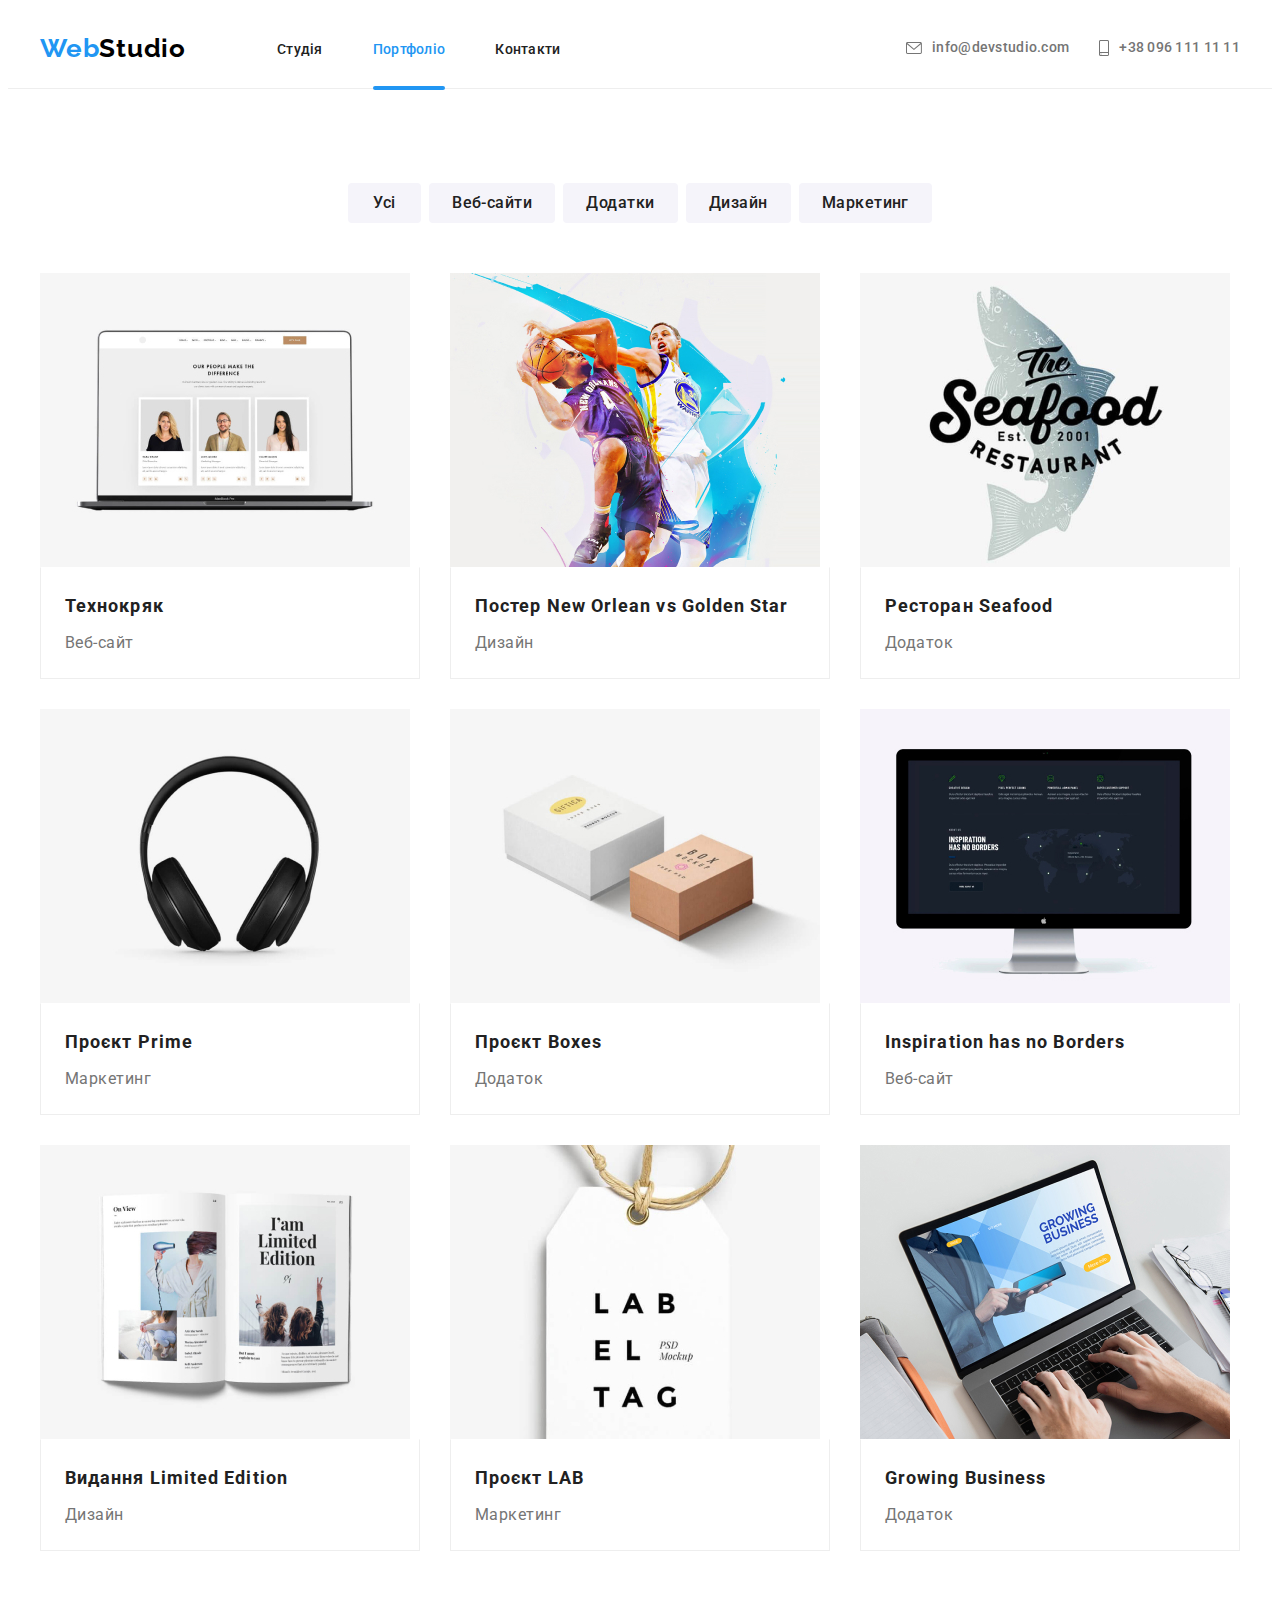
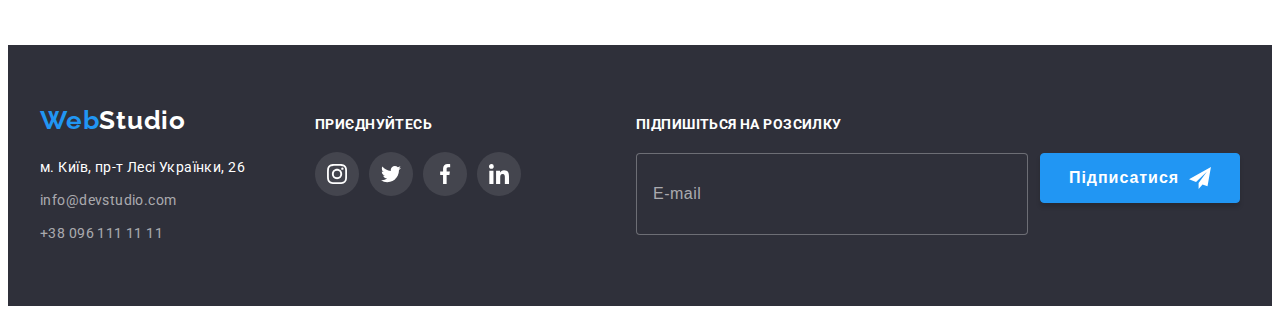
==== commit ee26433a: "правки" ====
--- a/portfolio.html
+++ b/portfolio.html
@@ -65,7 +65,7 @@
         <!-- Site nav -->
         <nav class="nav">
           <ul class="nav__list list">
-            <li class="nav__item nav__link--current-color">
+            <li class="nav__item">
               <a href="./index.html" class="nav__link link">Студія</a>
             </li>
             <li class="nav__item">
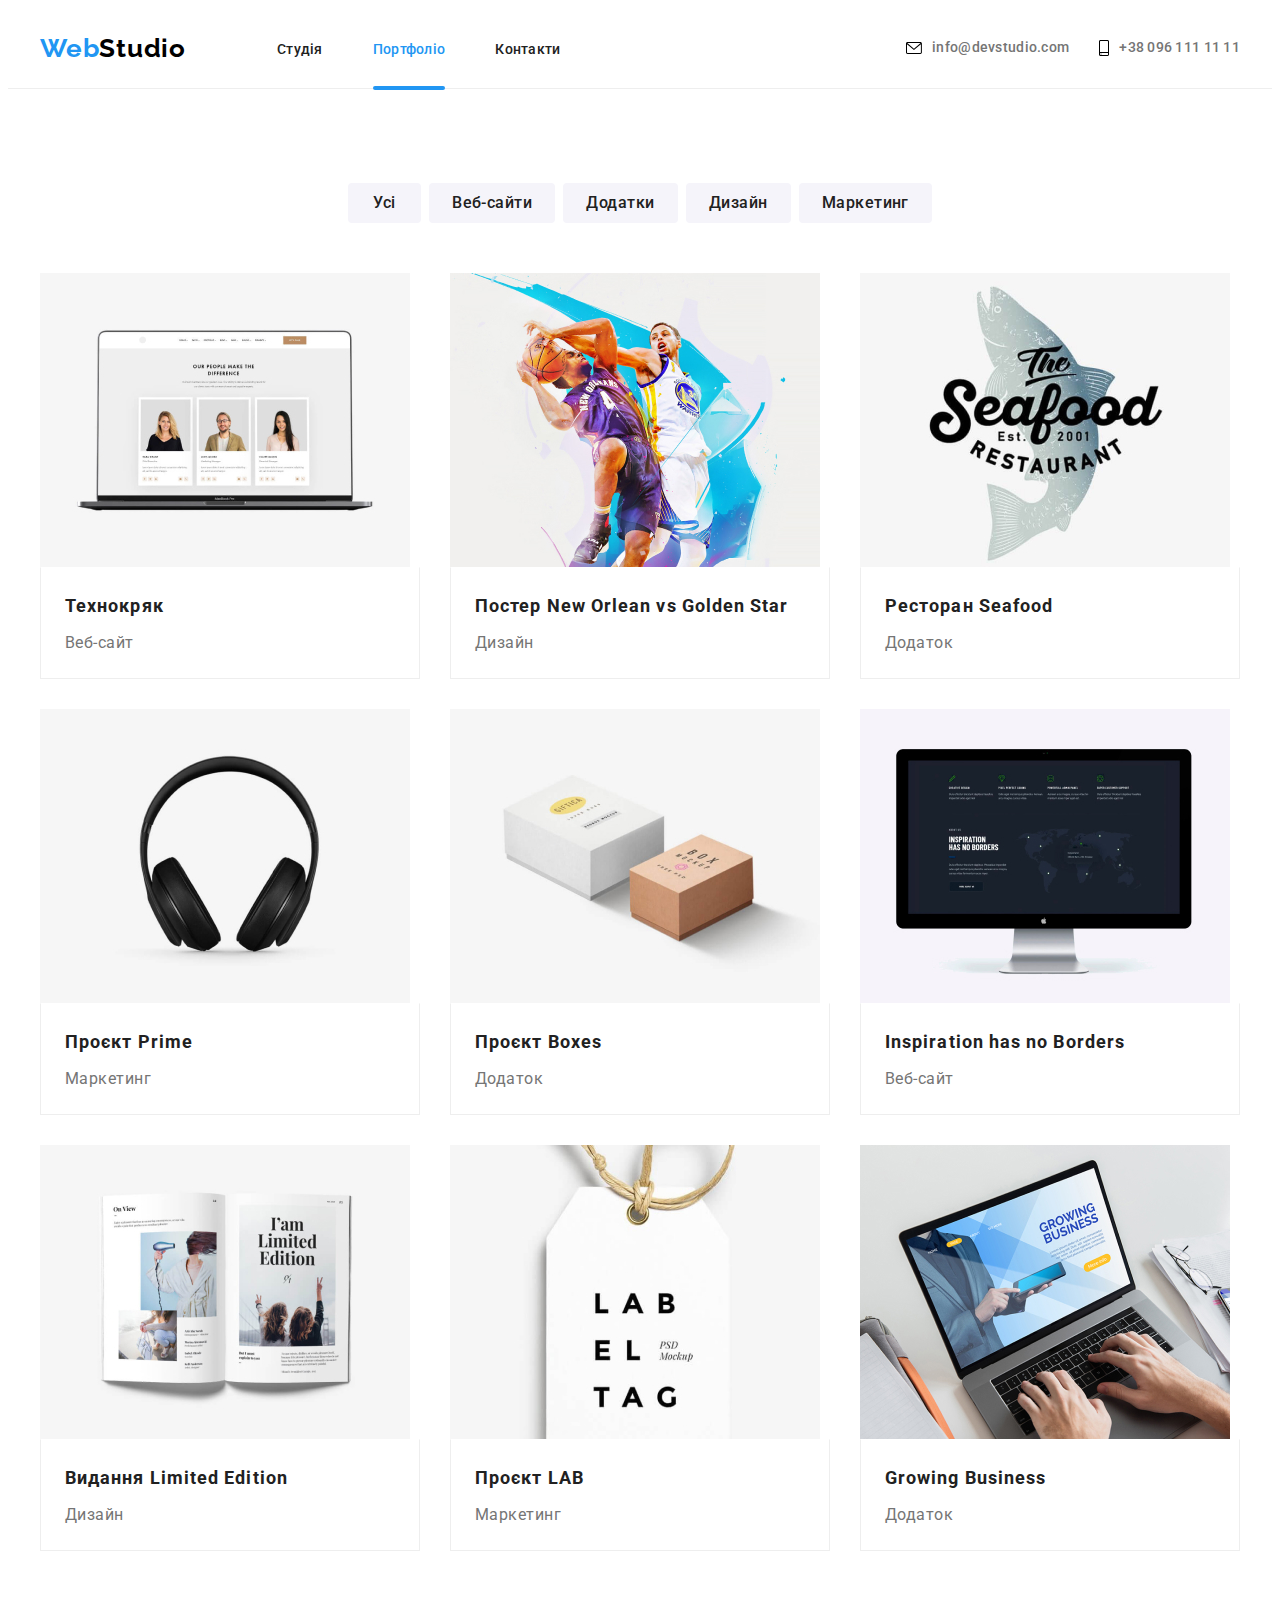
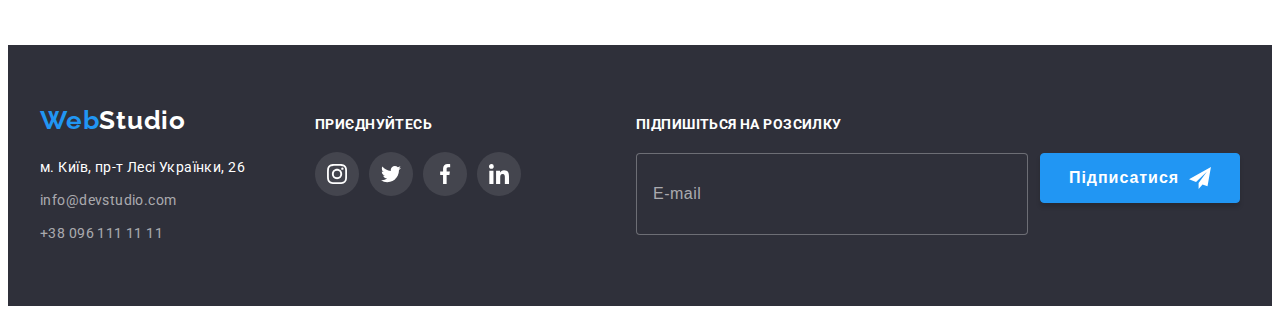
==== commit 2a9397c7: "правки дз7" ====
--- a/portfolio.html
+++ b/portfolio.html
@@ -398,62 +398,62 @@
         <!-- footer social network -->
         <div class="box-footer-network">
           <h2 class="footer-title-network">приєднуйтесь</h2>
-          <ul class="network list">
-            <li class="network-list__socials-item">
+          <ul class="socials list">
+            <li class="socials__item">
               <a
-                class="network__socials-link network__socials-link--color-invers link"
+                class="socials__link socials__link--color-invers link"
                 href="https://instagram.com"
                 target="_blank"
                 rel="noopener noreferrer"
                 lang="en"
                 aria-label="instagram"
               >
-                <svg class="network__socials-icon" width="20" height="20">
+                <svg class="socials__icon" width="20" height="20">
                   <use href="./images/svg/icons.svg#icon-instagram-2"></use>
                 </svg>
               </a>
             </li>
 
-            <li class="network-list__socials-item">
+            <li class="socials__item">
               <a
-                class="network__socials-link network__socials-link--color-invers link"
+                class="socials__link socials__link--color-invers link"
                 href="https://twitter.com"
                 target="_blank"
                 rel="noopener noreferrer"
                 lang="en"
                 aria-label="twitter"
               >
-                <svg class="network__socials-icon" width="20" height="20">
+                <svg class="socials__icon" width="20" height="20">
                   <use href="./images/svg/icons.svg#icon-twitter-1"></use>
                 </svg>
               </a>
             </li>
 
-            <li class="network-list__socials-item">
+            <li class="socials__item">
               <a
-                class="network__socials-link network__socials-link--color-invers link"
+                class="socials__link socials__link--color-invers link"
                 href="https://facebook.com"
                 target="_blank"
                 rel="noopener noreferrer"
                 lang="en"
                 aria-label="facebook"
               >
-                <svg class="network__socials-icon" width="20" height="20">
+                <svg class="socials__icon" width="20" height="20">
                   <use href="./images/svg/icons.svg#icon-facebook-1"></use>
                 </svg>
               </a>
             </li>
 
-            <li class="network-list__socials-item">
+            <li class="socials__item">
               <a
-                class="network__socials-link network__socials-link--color-invers link"
+                class="socials__link socials__link--color-invers link"
                 href="https://linkedin.com"
                 target="_blank"
                 rel="noopener noreferrer"
                 lang="en"
                 aria-label="linkedin"
               >
-                <svg class="network__socials-icon" width="20" height="20">
+                <svg class="socials__icon" width="20" height="20">
                   <use href="./images/svg/icons.svg#icon-linkedin-1"></use>
                 </svg>
               </a>
--- a/css/main.min.css
+++ b/css/main.min.css
@@ -1 +1 @@
-:root{--primary-text-color: #757575;--title-text-color: #212121;--logo-text-color: #000000;--button-text-color: #ffffff;--footer-text-color: #ffffff;--accent-color-text-footer: rgba(255, 255, 255, 0.6);--color-icon: #AFB1B8;--bottom-madal: #000000;--accent-color: #2196f3;--background-color-page: #F5F5F5;--secondary-background-color-pag: #F5F4FA;--background-color-header: #ffffff;--booton-activ-color: #188CE8;--background-color-footer: #2F303A;--background-color-hero: #C4C4C4;--activ-color-projects: rgba(33, 150, 243, 0.9);--activ-color-works: rgba(47, 48, 58, 0.8);--border-bottom-modal: rgba(0, 0, 0, 0.1);--backdrop-color: rgba(0, 0, 0, 0.2);--backdrop-color-footer-network: rgba(255, 255, 255, 0.1);--color-border-projects: #eeeeee;--border-color-footer: rgba(255, 255, 255, 0.3);--border-color-modal: rgba(33, 33, 33, 0.2);--items: 3;--indent: 30px;--placeholder-color-text: rgba(117, 117, 117, 0.5)}.visually-hidden{position:absolute;width:1px;height:1px;margin:-1px;border:0;padding:0;white-space:nowrap;-webkit-clip-path:inset(100%);clip-path:inset(100%);clip:rect(0 0 0 0);overflow:hidden}.body{color:var(--primary-text-color);font-family:Roboto,sans-serif}.section{padding-top:94px;padding-bottom:94px}.header__container{display:-webkit-box;display:-ms-flexbox;display:flex;-webkit-box-align:center;-ms-flex-align:center;align-items:center}h1,h2,h3,h4,h5,h6,p{margin:0;padding:0}img{display:block;max-width:100%;height:auto}.list{list-style:none;margin:0;padding:0}.link{text-decoration:none;color:currentColor}.section.no-padding{padding-top:0}label{display:block}textarea{resize:none}.container{margin-left:auto;margin-right:auto;padding-left:15px;padding-right:15px;max-width:1200px}.header{background-color:var(--background-color-header);border-bottom:1px solid var(--color-border-projects);letter-spacing:.02em}.logo{display:block;color:var(--accent-color);font-family:Raleway,sans-serif;letter-spacing:.03em;font-weight:700;font-size:26px;line-height:1.19;text-decoration:none}.logo__dark{color:var(--logo-text-color);text-decoration:none}.logo__light{color:var(--footer-text-color);text-decoration:none}.nav{margin-right:auto;margin-left:91px}.nav__list{display:-webkit-box;display:-ms-flexbox;display:flex;gap:50px;margin-right:auto}.nav__link{position:relative;padding-top:32px;padding-bottom:32px;color:var(--title-text-color);-webkit-transition-property:color,cursor;transition-property:color,cursor;-webkit-transition-duration:250ms;transition-duration:250ms;-webkit-transition-timing-function:cubic-bezier(0.4, 0, 0.2, 1);transition-timing-function:cubic-bezier(0.4, 0, 0.2, 1);letter-spacing:.02em;font-weight:500;font-size:14px;line-height:1.14;text-decoration:none}.nav__link:hover,.nav__link:focus{color:var(--accent-color);cursor:pointer}.nav__link--current-color{color:var(--accent-color)}.nav__link--current-color::after{position:absolute;left:0;bottom:-1px;content:"";display:block;width:100%;height:4px;background:var(--accent-color);border-radius:2px;-webkit-transform:scaleX(1);transform:scaleX(1);-webkit-transition-property:-webkit-transform;transition-property:-webkit-transform;transition-property:transform;transition-property:transform, -webkit-transform;-webkit-transition-duration:250ms;transition-duration:250ms;-webkit-transition-delay:100ms;transition-delay:100ms;-webkit-transition-timing-function:cubic-bezier(0.4, 0, 0.2, 1);transition-timing-function:cubic-bezier(0.4, 0, 0.2, 1)}.nav__link--current-color:hover::after{-webkit-transform:scaleX(0.4);transform:scaleX(0.4)}.auth{display:-webkit-box;display:-ms-flexbox;display:flex;-webkit-box-pack:center;-ms-flex-pack:center;justify-content:center;gap:30px}.auth__link{display:-webkit-box;display:-ms-flexbox;display:flex;-webkit-box-align:center;-ms-flex-align:center;align-items:center;-webkit-box-pack:center;-ms-flex-pack:center;justify-content:center;-webkit-transition-property:color,fill;transition-property:color,fill;-webkit-transition-duration:250ms;transition-duration:250ms;-webkit-transition-timing-function:cubic-bezier(0.4, 0, 0.2, 1);transition-timing-function:cubic-bezier(0.4, 0, 0.2, 1);gap:10px;padding-top:32px;padding-bottom:32px;color:var(--primary-text-color);letter-spacing:.02em;font-weight:500;font-size:14px;line-height:1.14;text-decoration:none}.auth__link:hover,.auth__link:focus{color:var(--accent-color);fill:var(--accent-color)}.auth__mail-icon{width:16px;height:12px;fill:currentColor}.auth__tel-icon{width:10px;height:16px;fill:currentColor}.hero{text-align:center;padding-top:200px;padding-bottom:200px;background-color:var(--background-color-hero);max-width:1600px;height:600px;background-image:-webkit-gradient(linear, left top, right top, from(rgba(47, 48, 58, 0.4)), to(rgba(47, 48, 58, 0.4))),url("../images/hero.jpg");background-image:linear-gradient(to right, rgba(47, 48, 58, 0.4), rgba(47, 48, 58, 0.4)),url("../images/hero.jpg");background-repeat:no-repeat;background-position:center;background-size:cover}.hero__title{margin-bottom:30px;color:var(--button-text-color);letter-spacing:.06em;font-weight:900;font-size:44px;line-height:1.36;text-transform:uppercase}.hero__button{display:inline-block;min-width:216px;padding:10px 32px;-webkit-transition-property:background-color,cursor,-webkit-box-shadow;transition-property:background-color,cursor,-webkit-box-shadow;transition-property:background-color,box-shadow,cursor;transition-property:background-color,box-shadow,cursor,-webkit-box-shadow;-webkit-transition-duration:250ms;transition-duration:250ms;-webkit-transition-timing-function:cubic-bezier(0.4, 0, 0.2, 1);transition-timing-function:cubic-bezier(0.4, 0, 0.2, 1);background-color:var(--accent-color);color:var(--button-text-color);border-radius:4px;border:1px solid rgba(0,0,0,0);font-weight:700;font-size:16px;line-height:1.88;letter-spacing:.06em}.hero__button:hover,.hero__button:focus{background-color:var(--booton-activ-color);cursor:pointer;-webkit-box-shadow:0px 4px 4px rgba(0,0,0,.15);box-shadow:0px 4px 4px rgba(0,0,0,.15)}.backdrop{position:fixed;z-index:10;top:0;left:0;width:100%;height:100%;background-color:var(--backdrop-color);-webkit-transition:opacity 250ms,visibility 250ms;transition:opacity 250ms,visibility 250ms}.backdrop.is-hidden{opacity:0;pointer-events:none;visibility:hidden}.modal{position:absolute;top:50%;left:50%;min-width:528px;height:100% px;background-color:var(--background-color-header);-webkit-box-shadow:0px 1px 3px rgba(0,0,0,.12),0px 1px 1px rgba(0,0,0,.14),0px 2px 1px rgba(0,0,0,.2);box-shadow:0px 1px 3px rgba(0,0,0,.12),0px 1px 1px rgba(0,0,0,.14),0px 2px 1px rgba(0,0,0,.2);border-radius:4px;-webkit-transform:translate(-50%, -50%) scale(1);transform:translate(-50%, -50%) scale(1);-webkit-transition:-webkit-transform;transition:-webkit-transform;transition:transform;transition:transform, -webkit-transform;-webkit-transition-duration:250ms;transition-duration:250ms;-webkit-transition-timing-function:cubic-bezier(0.4, 0, 0.2, 1);transition-timing-function:cubic-bezier(0.4, 0, 0.2, 1)}.backdrop.is-hidden .modal{-webkit-transform:translate(-50%, -50%) scale(0.9);transform:translate(-50%, -50%) scale(0.9)}.modal__btn-close{position:absolute;top:8px;right:8px;display:-webkit-box;display:-ms-flexbox;display:flex;-webkit-box-pack:center;-ms-flex-pack:center;justify-content:center;-webkit-box-align:center;-ms-flex-align:center;align-items:center;-webkit-transition-property:color,fill;transition-property:color,fill;-webkit-transition-duration:250ms;transition-duration:250ms;-webkit-transition-timing-function:cubic-bezier(0.4, 0, 0.2, 1);transition-timing-function:cubic-bezier(0.4, 0, 0.2, 1);padding:6px;width:30px;height:30px;border-radius:50%;border:1px solid var(--border-bottom-modal);color:var(--bottom-madal);background-color:var(--background-color-header);cursor:pointer}.modal__btn-close:hover,.modal__btn-close:focus{color:var(--accent-color);fill:var(--accent-color)}.modal__close-icon{fill:currentColor}.register{min-width:448px;height:100%;padding:40px;margin-right:auto;margin-left:auto}.register__form-title{display:block;margin-bottom:12px;font-weight:700;font-size:20px;line-height:1.15;letter-spacing:.03em;text-align:center;color:var(--title-text-color)}.register__form-field{position:relative;margin-bottom:10px}.register__form-field:last-child{margin-bottom:0}.register__text-input{padding:11px 42px;width:100%;height:40px;-webkit-transition:border-color;transition:border-color;-webkit-transition-duration:250ms;transition-duration:250ms;-webkit-transition-timing-function:cubic-bezier(0.4, 0, 0.2, 1);transition-timing-function:cubic-bezier(0.4, 0, 0.2, 1);border:1px solid var(--border-color-modal);border-radius:4px;outline:rgba(0,0,0,0);font-size:12px}.register__text-input:focus,.register__text-input:hover{border-color:var(--accent-color)}.register__text-input::-webkit-input-placeholder{opacity:0;-webkit-transition:opacity;transition:opacity;-webkit-transition-duration:250ms;transition-duration:250ms;-webkit-transition-timing-function:cubic-bezier(0.4, 0, 0.2, 1);transition-timing-function:cubic-bezier(0.4, 0, 0.2, 1);font-size:12px;line-height:1.17;letter-spacing:.01em;color:var(--placeholder-color-text);text-align:left}.register__text-input::-moz-placeholder{opacity:0;-moz-transition:opacity;transition:opacity;transition-duration:250ms;transition-timing-function:cubic-bezier(0.4, 0, 0.2, 1);font-size:12px;line-height:1.17;letter-spacing:.01em;color:var(--placeholder-color-text);text-align:left}.register__text-input:-ms-input-placeholder{opacity:0;-ms-transition:opacity;transition:opacity;transition-duration:250ms;transition-timing-function:cubic-bezier(0.4, 0, 0.2, 1);font-size:12px;line-height:1.17;letter-spacing:.01em;color:var(--placeholder-color-text);text-align:left}.register__text-input::-ms-input-placeholder{opacity:0;-ms-transition:opacity;transition:opacity;transition-duration:250ms;transition-timing-function:cubic-bezier(0.4, 0, 0.2, 1);font-size:12px;line-height:1.17;letter-spacing:.01em;color:var(--placeholder-color-text);text-align:left}.register__text-input::placeholder{opacity:0;-webkit-transition:opacity;transition:opacity;-webkit-transition-duration:250ms;transition-duration:250ms;-webkit-transition-timing-function:cubic-bezier(0.4, 0, 0.2, 1);transition-timing-function:cubic-bezier(0.4, 0, 0.2, 1);font-size:12px;line-height:1.17;letter-spacing:.01em;color:var(--placeholder-color-text);text-align:left}.register__text-input:focus::-webkit-input-placeholder{opacity:1}.register__text-input:focus::-moz-placeholder{opacity:1}.register__text-input:focus:-ms-input-placeholder{opacity:1}.register__text-input:focus::-ms-input-placeholder{opacity:1}.register__text-input:focus::placeholder{opacity:1}.register__form-icon{position:absolute;left:12px;bottom:11px;-webkit-transition:fill;transition:fill;-webkit-transition-duration:250ms;transition-duration:250ms;-webkit-transition-timing-function:cubic-bezier(0.4, 0, 0.2, 1);transition-timing-function:cubic-bezier(0.4, 0, 0.2, 1);fill:var(--title-text-color)}.register__text-input:focus+.register__form-icon,.register__text-input:hover+.register__form-icon{fill:var(--accent-color)}.register__name-form{display:block;font-size:12px;line-height:1.17;letter-spacing:.01em;margin-bottom:4px;color:var(--primary-text-color)}.register__textarea-text{display:block;resize:none;width:100%;-webkit-transition:border-color;transition:border-color;-webkit-transition-duration:250ms;transition-duration:250ms;-webkit-transition-timing-function:cubic-bezier(0.4, 0, 0.2, 1);transition-timing-function:cubic-bezier(0.4, 0, 0.2, 1);outline:rgba(0,0,0,0);padding:12px 16px;border:1px solid var(--border-color-modal);border-radius:4px;font-size:12px;line-height:1.17;letter-spacing:.01em}.register__textarea-text:focus,.register__textarea-text:hover{border-color:var(--accent-color)}.register__textarea-text::-webkit-input-placeholder{font-size:12px;line-height:1.17;letter-spacing:.01em;color:var(--placeholder-color-text)}.register__textarea-text::-moz-placeholder{font-size:12px;line-height:1.17;letter-spacing:.01em;color:var(--placeholder-color-text)}.register__textarea-text:-ms-input-placeholder{font-size:12px;line-height:1.17;letter-spacing:.01em;color:var(--placeholder-color-text)}.register__textarea-text::-ms-input-placeholder{font-size:12px;line-height:1.17;letter-spacing:.01em;color:var(--placeholder-color-text)}.register__textarea-text::placeholder{font-size:12px;line-height:1.17;letter-spacing:.01em;color:var(--placeholder-color-text)}.checkbox{display:-webkit-box;display:-ms-flexbox;display:flex;-webkit-box-align:center;-ms-flex-align:center;align-items:center;-webkit-box-pack:center;-ms-flex-pack:center;justify-content:center;margin-top:20px;margin-bottom:30px}.checkbox-modal:focus+.checkbox__switch-icon{outline:2px solid var(--accent-color);outline-offset:1px;border-radius:1px}.checkbox__icon-checked{opacity:0;fill:var(--accent-color);-webkit-transition:opacity;transition:opacity;-webkit-transition-duration:250ms;transition-duration:250ms;-webkit-transition-timing-function:cubic-bezier(0.4, 0, 0.2, 1);transition-timing-function:cubic-bezier(0.4, 0, 0.2, 1)}.checkbox-modal:checked+.checkbox__switch-icon .checkbox__icon-checked{opacity:1}.checkbox__icon-unchecked{opacity:1;-webkit-transition:opacity;transition:opacity;-webkit-transition-duration:250ms;transition-duration:250ms;-webkit-transition-timing-function:cubic-bezier(0.4, 0, 0.2, 1);transition-timing-function:cubic-bezier(0.4, 0, 0.2, 1)}.checkbox-modal:checked+.checkbox__switch-icon .checkbox__icon-unchecked{opacity:0}.checkbox__contract{-webkit-user-select:none;-moz-user-select:none;-ms-user-select:none;user-select:none;margin-left:8px;font-weight:400;font-size:14px;line-height:1.17;letter-spacing:.03em;color:var(--primary-text-color)}.checkbox__forma-link{color:var(--accent-color);-webkit-text-decoration-line:underline;text-decoration-line:underline}.button-modal{display:block;margin-right:auto;margin-left:auto;-webkit-transition-property:background-color,cursor;transition-property:background-color,cursor;-webkit-transition-duration:250ms;transition-duration:250ms;-webkit-transition-timing-function:cubic-bezier(0.4, 0, 0.2, 1);transition-timing-function:cubic-bezier(0.4, 0, 0.2, 1);padding:10px 52px;width:200px;height:50px;background-color:var(--accent-color);-webkit-box-shadow:0px 4px 4px rgba(0,0,0,.15);box-shadow:0px 4px 4px rgba(0,0,0,.15);border-radius:4px;border:1px solid var(--accent-color);font-weight:700;font-size:16px;line-height:1.88;letter-spacing:.06em;color:var(--button-text-color)}.button-modal:hover,.button-modal:focus{background-color:var(--booton-activ-color);cursor:pointer}.features{--items: 4;display:-webkit-box;display:-ms-flexbox;display:flex;gap:30px}.features__item{-ms-flex-preferred-size:calc((100% - var(--indent)*(var(--items) - 1))/var(--items));flex-basis:calc((100% - var(--indent)*(var(--items) - 1))/var(--items))}.features__box-icon{display:-webkit-box;display:-ms-flexbox;display:flex;-webkit-box-align:center;-ms-flex-align:center;align-items:center;-webkit-box-pack:center;-ms-flex-pack:center;justify-content:center;background:var(--secondary-background-color-pag);border-radius:4px;height:120px;margin-bottom:30px}.features__title{margin-bottom:10px;color:var(--title-text-color);letter-spacing:.03em;font-weight:700;font-size:14px;line-height:1.14;text-transform:uppercase}.features__text{color:var(--primary-text-color);letter-spacing:.03em;font-size:14px;line-height:1.71}.work-title{margin-bottom:50px;color:var(--title-text-color);letter-spacing:.03em;font-weight:700;font-size:36px;line-height:1.17;text-align:center}.work{--items: 3;display:-webkit-box;display:-ms-flexbox;display:flex;gap:30px}.work__item{position:relative;-ms-flex-preferred-size:calc((100% - var(--indent)*(var(--items) - 1))/var(--items));flex-basis:calc((100% - var(--indent)*(var(--items) - 1))/var(--items))}.work__name{color:var(--button-text-color);font-weight:700;font-size:14px;line-height:16px;letter-spacing:.03em;text-transform:uppercase}.work__box{display:-webkit-box;display:-ms-flexbox;display:flex;-webkit-box-pack:center;-ms-flex-pack:center;justify-content:center;-webkit-box-align:center;-ms-flex-align:center;align-items:center;position:absolute;bottom:0;left:0;-webkit-transition-property:opacity;transition-property:opacity;-webkit-transition-duration:250ms;transition-duration:250ms;-webkit-transition-timing-function:cubic-bezier(0.4, 0, 0.2, 1);transition-timing-function:cubic-bezier(0.4, 0, 0.2, 1);content:"";width:100%;height:70px;background-color:var(--activ-color-works)}.fon{background-color:var(--secondary-background-color-pag)}.team{--items: 4;display:-webkit-box;display:-ms-flexbox;display:flex;gap:30px}.team-title{margin-bottom:50px;color:var(--title-text-color);letter-spacing:.03em;font-weight:700;font-size:36px;line-height:1.17;text-align:center}.team__item{-ms-flex-preferred-size:calc((100% - var(--indent)*(var(--items) - 1))/var(--items));flex-basis:calc((100% - var(--indent)*(var(--items) - 1))/var(--items));background-color:var(--background-color-header);-webkit-box-shadow:0px 1px 3px rgba(0,0,0,.12),0px 1px 1px rgba(0,0,0,.14),0px 2px 1px rgba(0,0,0,.2);box-shadow:0px 1px 3px rgba(0,0,0,.12),0px 1px 1px rgba(0,0,0,.14),0px 2px 1px rgba(0,0,0,.2);border-radius:0px 0px 4px 4px}.team__box-name{width:270px;padding-top:30px;padding-bottom:30px;padding-left:10px;padding-right:10px;text-align:center}.team__name{margin-bottom:10px;color:var(--title-text-color);letter-spacing:.03em;font-weight:500;font-size:16px;line-height:1.19}.team__text{margin-bottom:16px;color:var(--primary-text-color);letter-spacing:.03em;font-size:16px;line-height:1.19}.network{display:-webkit-box;display:-ms-flexbox;display:flex;-webkit-box-pack:center;-ms-flex-pack:center;justify-content:center;-webkit-box-align:center;-ms-flex-align:center;align-items:center;gap:10px}.network__socials-link{display:-webkit-box;display:-ms-flexbox;display:flex;-webkit-box-pack:center;-ms-flex-pack:center;justify-content:center;-webkit-box-align:center;-ms-flex-align:center;align-items:center;width:44px;height:44px;border-radius:50%}.network__socials-link--color{-webkit-transition-property:color,background-color;transition-property:color,background-color;-webkit-transition-duration:250ms;transition-duration:250ms;-webkit-transition-timing-function:cubic-bezier(0.4, 0, 0.2, 1);transition-timing-function:cubic-bezier(0.4, 0, 0.2, 1);background-color:var(--background-color-header);color:var(--color-icon)}.network__socials-link--color:hover,.network__socials-link--color:focus{color:var(--button-text-color);background-color:var(--accent-color)}.network__socials-link--color-invers{-webkit-transition-property:background-color;transition-property:background-color;-webkit-transition-duration:250ms;transition-duration:250ms;-webkit-transition-timing-function:cubic-bezier(0.4, 0, 0.2, 1);transition-timing-function:cubic-bezier(0.4, 0, 0.2, 1);background-color:var(--backdrop-color-footer-network);color:var(--button-text-color)}.network__socials-link--color-invers:hover,.network__socials-link--color-invers:focus{background-color:var(--accent-color)}.network__socials-icon{fill:currentColor}.clients{--items: 6;display:-webkit-box;display:-ms-flexbox;display:flex;-ms-flex-wrap:wrap;flex-wrap:wrap;gap:30px}.clients-title{margin-bottom:50px;color:var(--title-text-color);letter-spacing:.03em;font-weight:700;font-size:36px;line-height:1.17;text-align:center}.clients__item{-ms-flex-preferred-size:calc((100% - var(--indent)*(var(--items) - 1))/var(--items));flex-basis:calc((100% - var(--indent)*(var(--items) - 1))/var(--items))}.clients__link{display:-webkit-box;display:-ms-flexbox;display:flex;-webkit-box-align:center;-ms-flex-align:center;align-items:center;-webkit-box-pack:center;-ms-flex-pack:center;justify-content:center;-webkit-transition-property:color,border;transition-property:color,border;-webkit-transition-duration:250ms;transition-duration:250ms;-webkit-transition-timing-function:cubic-bezier(0.4, 0, 0.2, 1);transition-timing-function:cubic-bezier(0.4, 0, 0.2, 1);height:92px;width:170px;border:1px solid #afb1b8;border-radius:4px;color:var(--color-icon)}.clients__link:hover,.clients__link:focus{color:var(--accent-color);border:1px solid var(--accent-color)}.clients__icon{fill:currentColor}.footer{padding-top:60px;padding-bottom:60px;background-color:var(--background-color-footer)}.footer__container{display:-webkit-box;display:-ms-flexbox;display:flex;-webkit-box-align:baseline;-ms-flex-align:baseline;align-items:baseline}.address{margin-top:20px;letter-spacing:.03em;font-family:Roboto,sans-serif;font-style:normal;font-size:14px;line-height:1.19}.address__item{margin-top:0;margin-bottom:9px}.address__item:last-child{margin-bottom:0}.address__link-contacts{color:var(--accent-color-text-footer);-webkit-transition-property:color;transition-property:color;-webkit-transition-duration:250ms;transition-duration:250ms;-webkit-transition-timing-function:cubic-bezier(0.4, 0, 0.2, 1);transition-timing-function:cubic-bezier(0.4, 0, 0.2, 1);text-decoration:none;letter-spacing:.03em;font-size:14px;line-height:1.71}.address__link-contacts:hover,.address__link-contacts:focus{color:var(--accent-color)}.address__link-contacts--light{color:var(--footer-text-color)}.address__link-contacts--light:hover,.address__link-contacts--light:focus{color:var(--accent-color)}.box-footer-network{-webkit-box-align:baseline;-ms-flex-align:baseline;align-items:baseline;margin-left:70px}.footer-title-network{margin-bottom:20px;font-weight:700;font-size:14px;line-height:16px;letter-spacing:.03em;text-transform:uppercase;color:var(--button-text-color)}.footer-form{min-width:570;min-height:86px;margin-left:auto}.footer-form__title{display:block;margin-bottom:20px;font-weight:700;font-size:14px;line-height:1.14;letter-spacing:.03em;text-transform:uppercase;color:var(--footer-text-color)}.footer-form__group{display:-webkit-box;display:-ms-flexbox;display:flex}.footer-form__field{display:block;padding:15px 16px;color:var(--footer-text-color);font-weight:400;font-size:16px;line-height:1.25;letter-spacing:.03em;min-width:358px;height:50px;border:1px solid var(--border-color-footer);background-color:var(--background-color-footer);border-radius:4px}.footer-form__field::-webkit-input-placeholder{font-weight:400;font-size:16px;line-height:1.25;letter-spacing:.03em;color:var(--accent-color-text-footer);text-align:left}.footer-form__field::-moz-placeholder{font-weight:400;font-size:16px;line-height:1.25;letter-spacing:.03em;color:var(--accent-color-text-footer);text-align:left}.footer-form__field:-ms-input-placeholder{font-weight:400;font-size:16px;line-height:1.25;letter-spacing:.03em;color:var(--accent-color-text-footer);text-align:left}.footer-form__field::-ms-input-placeholder{font-weight:400;font-size:16px;line-height:1.25;letter-spacing:.03em;color:var(--accent-color-text-footer);text-align:left}.footer-form__field::placeholder{font-weight:400;font-size:16px;line-height:1.25;letter-spacing:.03em;color:var(--accent-color-text-footer);text-align:left}.button-footer{display:-webkit-box;display:-ms-flexbox;display:flex;-webkit-box-pack:center;-ms-flex-pack:center;justify-content:center;-webkit-box-align:center;-ms-flex-align:center;align-items:center;padding:10px 28px;margin-left:12px}.button-footer__icvon{margin-left:10px;fill:var(--button-text-color)}.filter-item{margin-top:0;margin-bottom:50px;display:-webkit-box;display:-ms-flexbox;display:flex;gap:8px;-webkit-box-pack:center;-ms-flex-pack:center;justify-content:center}.filter-item__btn{margin-left:0;display:inline-block;padding:6px 22px;min-width:73px;border-radius:4px;border:1px solid rgba(0,0,0,0);color:var(--title-text-color);background-color:var(--secondary-background-color-pag);-webkit-transition-property:color,background-color,cursor,-webkit-box-shadow;transition-property:color,background-color,cursor,-webkit-box-shadow;transition-property:color,background-color,cursor,box-shadow;transition-property:color,background-color,cursor,box-shadow,-webkit-box-shadow;-webkit-transition-duration:250ms;transition-duration:250ms;-webkit-transition-timing-function:cubic-bezier(0.4, 0, 0.2, 1);transition-timing-function:cubic-bezier(0.4, 0, 0.2, 1);font-family:inherit;letter-spacing:.03em;font-weight:500;font-size:16px;line-height:1.63;text-align:center}.filter-item__btn:hover,.filter-item__btn:focus{color:var(--button-text-color);background-color:var(--accent-color);cursor:pointer;-webkit-box-shadow:0px 3px 1px rgba(0,0,0,.1),0px 1px 2px rgba(0,0,0,.08),0px 2px 2px rgba(0,0,0,.12);box-shadow:0px 3px 1px rgba(0,0,0,.1),0px 1px 2px rgba(0,0,0,.08),0px 2px 2px rgba(0,0,0,.12)}.projects{--items: 3;display:-webkit-box;display:-ms-flexbox;display:flex;-ms-flex-wrap:wrap;flex-wrap:wrap;gap:30px}.projects__item{-ms-flex-preferred-size:calc((100% - var(--indent)*(var(--items) - 1))/var(--items));flex-basis:calc((100% - var(--indent)*(var(--items) - 1))/var(--items))}.projects__link{display:block;-webkit-transition-property:-webkit-box-shadow;transition-property:-webkit-box-shadow;transition-property:box-shadow;transition-property:box-shadow, -webkit-box-shadow;-webkit-transition-duration:250ms;transition-duration:250ms;-webkit-transition-timing-function:cubic-bezier(0.4, 0, 0.2, 1);transition-timing-function:cubic-bezier(0.4, 0, 0.2, 1)}.projects__link:hover,.projects__link:focus{-webkit-box-shadow:0px 1px 1px rgba(0,0,0,.12),0px 4px 4px rgba(0,0,0,.06),1px 4px 6px rgba(0,0,0,.16);box-shadow:0px 1px 1px rgba(0,0,0,.12),0px 4px 4px rgba(0,0,0,.06),1px 4px 6px rgba(0,0,0,.16)}.projects__img-box{position:relative;display:block;overflow:hidden}.projects__overlay{position:absolute;bottom:0;left:0;content:"";width:100%;height:100%;background-color:var(--activ-color-projects);-webkit-transition-property:opacity,-webkit-transform;transition-property:opacity,-webkit-transform;transition-property:opacity,transform;transition-property:opacity,transform,-webkit-transform;-webkit-transition-duration:250ms;transition-duration:250ms;-webkit-transition-timing-function:cubic-bezier(0.4, 0, 0.2, 1);transition-timing-function:cubic-bezier(0.4, 0, 0.2, 1);opacity:0;-webkit-transform:translateY(100%);transform:translateY(100%)}.projects__link:hover .projects__overlay,.projects__link:focus .projects__overlay{opacity:1;-webkit-transform:translateY(0%);transform:translateY(0%)}.projects__text{position:absolute;width:100%;max-height:100%;padding:63px 24px;overflow:auto;top:50%;left:50%;-webkit-transform:translate(-50%, -50%);transform:translate(-50%, -50%);display:-webkit-box;display:-ms-flexbox;display:flex;color:var(--button-text-color);font-weight:400;font-size:18px;line-height:1.56;letter-spacing:.03em}.projects__name{padding:20px 24px;border-top:1px solid rgba(0,0,0,0);border-right:1px solid var(--color-border-projects);border-bottom:1px solid var(--color-border-projects);border-left:1px solid var(--color-border-projects)}.projects__title{margin-bottom:4px;color:var(--title-text-color);letter-spacing:.06em;font-weight:700;font-size:18px;line-height:2}.projects__product{color:var(--primary-text-color);letter-spacing:.03em;font-size:16px;line-height:1.88}/*# sourceMappingURL=main.min.css.map */+:root{--primary-text-color: #757575;--title-text-color: #212121;--logo-text-color: #000000;--button-text-color: #ffffff;--footer-text-color: #ffffff;--accent-color-text-footer: rgba(255, 255, 255, 0.6);--color-icon: #AFB1B8;--bottom-madal: #000000;--accent-color: #2196f3;--background-color-page: #F5F5F5;--secondary-background-color-pag: #F5F4FA;--background-color-header: #ffffff;--booton-activ-color: #188CE8;--background-color-footer: #2F303A;--background-color-hero: #C4C4C4;--activ-color-projects: rgba(33, 150, 243, 0.9);--activ-color-works: rgba(47, 48, 58, 0.8);--border-bottom-modal: rgba(0, 0, 0, 0.1);--backdrop-color: rgba(0, 0, 0, 0.2);--backdrop-color-footer-network: rgba(255, 255, 255, 0.1);--color-border-projects: #eeeeee;--border-color-footer: rgba(255, 255, 255, 0.3);--border-color-modal: rgba(33, 33, 33, 0.2);--items: 3;--indent: 30px;--placeholder-color-text: rgba(117, 117, 117, 0.5)}.visually-hidden{position:absolute;width:1px;height:1px;margin:-1px;border:0;padding:0;white-space:nowrap;-webkit-clip-path:inset(100%);clip-path:inset(100%);clip:rect(0 0 0 0);overflow:hidden}.body{color:var(--primary-text-color);font-family:Roboto,sans-serif}.section{padding-top:94px;padding-bottom:94px}.header__container{display:-webkit-box;display:-ms-flexbox;display:flex;-webkit-box-align:center;-ms-flex-align:center;align-items:center}h1,h2,h3,h4,h5,h6,p{margin:0;padding:0}img{display:block;max-width:100%;height:auto}.list{list-style:none;margin:0;padding:0}.link{text-decoration:none;color:currentColor}.section--no-padding-top{padding-top:0}label{display:block}textarea{resize:none}.container{margin-left:auto;margin-right:auto;padding-left:15px;padding-right:15px;max-width:1200px}.header{background-color:var(--background-color-header);border-bottom:1px solid var(--color-border-projects);letter-spacing:.02em}.logo{display:block;color:var(--accent-color);font-family:Raleway,sans-serif;letter-spacing:.03em;font-weight:700;font-size:26px;line-height:1.19;text-decoration:none}.logo__dark{color:var(--logo-text-color);text-decoration:none}.logo__light{color:var(--footer-text-color);text-decoration:none}.nav{margin-right:auto;margin-left:91px}.nav__list{display:-webkit-box;display:-ms-flexbox;display:flex;gap:50px;margin-right:auto}.nav__link{position:relative;padding-top:32px;padding-bottom:32px;color:var(--title-text-color);-webkit-transition-property:color,cursor;transition-property:color,cursor;-webkit-transition-duration:250ms;transition-duration:250ms;-webkit-transition-timing-function:cubic-bezier(0.4, 0, 0.2, 1);transition-timing-function:cubic-bezier(0.4, 0, 0.2, 1);letter-spacing:.02em;font-weight:500;font-size:14px;line-height:1.14;text-decoration:none}.nav__link:hover,.nav__link:focus{color:var(--accent-color);cursor:pointer}.nav__link--current-color{color:var(--accent-color)}.nav__link--current-color::after{position:absolute;left:0;bottom:-1px;content:"";display:block;width:100%;height:4px;background:var(--accent-color);border-radius:2px;-webkit-transform:scaleX(1);transform:scaleX(1);-webkit-transition-property:-webkit-transform;transition-property:-webkit-transform;transition-property:transform;transition-property:transform, -webkit-transform;-webkit-transition-duration:250ms;transition-duration:250ms;-webkit-transition-delay:100ms;transition-delay:100ms;-webkit-transition-timing-function:cubic-bezier(0.4, 0, 0.2, 1);transition-timing-function:cubic-bezier(0.4, 0, 0.2, 1)}.nav__link--current-color:hover::after{-webkit-transform:scaleX(0.4);transform:scaleX(0.4)}.auth{display:-webkit-box;display:-ms-flexbox;display:flex;-webkit-box-pack:center;-ms-flex-pack:center;justify-content:center;gap:30px}.auth__link{display:-webkit-box;display:-ms-flexbox;display:flex;-webkit-box-align:center;-ms-flex-align:center;align-items:center;-webkit-box-pack:center;-ms-flex-pack:center;justify-content:center;-webkit-transition-property:color,fill;transition-property:color,fill;-webkit-transition-duration:250ms;transition-duration:250ms;-webkit-transition-timing-function:cubic-bezier(0.4, 0, 0.2, 1);transition-timing-function:cubic-bezier(0.4, 0, 0.2, 1);gap:10px;padding-top:32px;padding-bottom:32px;color:var(--primary-text-color);letter-spacing:.02em;font-weight:500;font-size:14px;line-height:1.14;text-decoration:none}.auth__link:hover,.auth__link:focus{color:var(--accent-color);fill:var(--accent-color)}.auth__icon{width:16px;height:12px;fill:currentColor}.hero__container{padding-top:200px;padding-bottom:200px;margin-left:auto;margin-right:auto;text-align:center;background-color:var(--background-color-hero);max-width:1600px;height:600px;background-image:-webkit-gradient(linear, left top, right top, from(rgba(47, 48, 58, 0.4)), to(rgba(47, 48, 58, 0.4))),url("../images/hero.jpg");background-image:linear-gradient(to right, rgba(47, 48, 58, 0.4), rgba(47, 48, 58, 0.4)),url("../images/hero.jpg");background-repeat:no-repeat;background-position:center;background-size:cover}.hero__title{margin-bottom:30px;color:var(--button-text-color);letter-spacing:.06em;font-weight:900;font-size:44px;line-height:1.36;text-transform:uppercase}.hero__button{display:inline-block;min-width:216px;padding:10px 32px;-webkit-transition-property:background-color,cursor,-webkit-box-shadow;transition-property:background-color,cursor,-webkit-box-shadow;transition-property:background-color,box-shadow,cursor;transition-property:background-color,box-shadow,cursor,-webkit-box-shadow;-webkit-transition-duration:250ms;transition-duration:250ms;-webkit-transition-timing-function:cubic-bezier(0.4, 0, 0.2, 1);transition-timing-function:cubic-bezier(0.4, 0, 0.2, 1);background-color:var(--accent-color);color:var(--button-text-color);border-radius:4px;border:1px solid rgba(0,0,0,0);font-weight:700;font-size:16px;line-height:1.88;letter-spacing:.06em}.hero__button:hover,.hero__button:focus{background-color:var(--booton-activ-color);cursor:pointer;-webkit-box-shadow:0px 4px 4px rgba(0,0,0,.15);box-shadow:0px 4px 4px rgba(0,0,0,.15)}.backdrop{position:fixed;z-index:10;top:0;left:0;width:100%;height:100%;background-color:var(--backdrop-color);-webkit-transition:opacity 250ms,visibility 250ms;transition:opacity 250ms,visibility 250ms}.backdrop.is-hidden{opacity:0;pointer-events:none;visibility:hidden}.modal{position:absolute;top:50%;left:50%;min-width:528px;height:100% px;background-color:var(--background-color-header);-webkit-box-shadow:0px 1px 3px rgba(0,0,0,.12),0px 1px 1px rgba(0,0,0,.14),0px 2px 1px rgba(0,0,0,.2);box-shadow:0px 1px 3px rgba(0,0,0,.12),0px 1px 1px rgba(0,0,0,.14),0px 2px 1px rgba(0,0,0,.2);border-radius:4px;-webkit-transform:translate(-50%, -50%) scale(1);transform:translate(-50%, -50%) scale(1);-webkit-transition:-webkit-transform;transition:-webkit-transform;transition:transform;transition:transform, -webkit-transform;-webkit-transition-duration:250ms;transition-duration:250ms;-webkit-transition-timing-function:cubic-bezier(0.4, 0, 0.2, 1);transition-timing-function:cubic-bezier(0.4, 0, 0.2, 1)}.backdrop.is-hidden .modal{-webkit-transform:translate(-50%, -50%) scale(0.9);transform:translate(-50%, -50%) scale(0.9)}.modal__btn-close{position:absolute;top:8px;right:8px;display:-webkit-box;display:-ms-flexbox;display:flex;-webkit-box-pack:center;-ms-flex-pack:center;justify-content:center;-webkit-box-align:center;-ms-flex-align:center;align-items:center;-webkit-transition-property:color,fill;transition-property:color,fill;-webkit-transition-duration:250ms;transition-duration:250ms;-webkit-transition-timing-function:cubic-bezier(0.4, 0, 0.2, 1);transition-timing-function:cubic-bezier(0.4, 0, 0.2, 1);padding:6px;width:30px;height:30px;border-radius:50%;border:1px solid var(--border-bottom-modal);color:var(--bottom-madal);background-color:var(--background-color-header);cursor:pointer}.modal__btn-close:hover,.modal__btn-close:focus{color:var(--accent-color);fill:var(--accent-color)}.modal__close-icon{fill:currentColor}.register{min-width:448px;height:100%;padding:40px;margin-right:auto;margin-left:auto}.register__form-title{display:block;margin-bottom:12px;font-weight:700;font-size:20px;line-height:1.15;letter-spacing:.03em;text-align:center;color:var(--title-text-color)}.register__form-field{position:relative;margin-bottom:10px}.register__form-field:last-child{margin-bottom:0}.register__text-input{padding:11px 42px;width:100%;height:40px;-webkit-transition:border-color;transition:border-color;-webkit-transition-duration:250ms;transition-duration:250ms;-webkit-transition-timing-function:cubic-bezier(0.4, 0, 0.2, 1);transition-timing-function:cubic-bezier(0.4, 0, 0.2, 1);border:1px solid var(--border-color-modal);border-radius:4px;outline:rgba(0,0,0,0);font-size:12px}.register__text-input:focus,.register__text-input:hover{border-color:var(--accent-color)}.register__text-input::-webkit-input-placeholder{opacity:0;-webkit-transition:opacity;transition:opacity;-webkit-transition-duration:250ms;transition-duration:250ms;-webkit-transition-timing-function:cubic-bezier(0.4, 0, 0.2, 1);transition-timing-function:cubic-bezier(0.4, 0, 0.2, 1);font-size:12px;line-height:1.17;letter-spacing:.01em;color:var(--placeholder-color-text);text-align:left}.register__text-input::-moz-placeholder{opacity:0;-moz-transition:opacity;transition:opacity;transition-duration:250ms;transition-timing-function:cubic-bezier(0.4, 0, 0.2, 1);font-size:12px;line-height:1.17;letter-spacing:.01em;color:var(--placeholder-color-text);text-align:left}.register__text-input:-ms-input-placeholder{opacity:0;-ms-transition:opacity;transition:opacity;transition-duration:250ms;transition-timing-function:cubic-bezier(0.4, 0, 0.2, 1);font-size:12px;line-height:1.17;letter-spacing:.01em;color:var(--placeholder-color-text);text-align:left}.register__text-input::-ms-input-placeholder{opacity:0;-ms-transition:opacity;transition:opacity;transition-duration:250ms;transition-timing-function:cubic-bezier(0.4, 0, 0.2, 1);font-size:12px;line-height:1.17;letter-spacing:.01em;color:var(--placeholder-color-text);text-align:left}.register__text-input::placeholder{opacity:0;-webkit-transition:opacity;transition:opacity;-webkit-transition-duration:250ms;transition-duration:250ms;-webkit-transition-timing-function:cubic-bezier(0.4, 0, 0.2, 1);transition-timing-function:cubic-bezier(0.4, 0, 0.2, 1);font-size:12px;line-height:1.17;letter-spacing:.01em;color:var(--placeholder-color-text);text-align:left}.register__text-input:focus::-webkit-input-placeholder{opacity:1}.register__text-input:focus::-moz-placeholder{opacity:1}.register__text-input:focus:-ms-input-placeholder{opacity:1}.register__text-input:focus::-ms-input-placeholder{opacity:1}.register__text-input:focus::placeholder{opacity:1}.register__form-icon{position:absolute;left:12px;bottom:11px;-webkit-transition:fill;transition:fill;-webkit-transition-duration:250ms;transition-duration:250ms;-webkit-transition-timing-function:cubic-bezier(0.4, 0, 0.2, 1);transition-timing-function:cubic-bezier(0.4, 0, 0.2, 1);fill:var(--title-text-color)}.register__text-input:focus+.register__form-icon,.register__text-input:hover+.register__form-icon{fill:var(--accent-color)}.register__name-form{display:block;font-size:12px;line-height:1.17;letter-spacing:.01em;margin-bottom:4px;color:var(--primary-text-color)}.register__textarea-text{display:block;resize:none;width:100%;-webkit-transition:border-color;transition:border-color;-webkit-transition-duration:250ms;transition-duration:250ms;-webkit-transition-timing-function:cubic-bezier(0.4, 0, 0.2, 1);transition-timing-function:cubic-bezier(0.4, 0, 0.2, 1);outline:rgba(0,0,0,0);padding:12px 16px;border:1px solid var(--border-color-modal);border-radius:4px;font-size:12px;line-height:1.17;letter-spacing:.01em}.register__textarea-text:focus,.register__textarea-text:hover{border-color:var(--accent-color)}.register__textarea-text::-webkit-input-placeholder{font-size:12px;line-height:1.17;letter-spacing:.01em;color:var(--placeholder-color-text)}.register__textarea-text::-moz-placeholder{font-size:12px;line-height:1.17;letter-spacing:.01em;color:var(--placeholder-color-text)}.register__textarea-text:-ms-input-placeholder{font-size:12px;line-height:1.17;letter-spacing:.01em;color:var(--placeholder-color-text)}.register__textarea-text::-ms-input-placeholder{font-size:12px;line-height:1.17;letter-spacing:.01em;color:var(--placeholder-color-text)}.register__textarea-text::placeholder{font-size:12px;line-height:1.17;letter-spacing:.01em;color:var(--placeholder-color-text)}.checkbox{display:-webkit-box;display:-ms-flexbox;display:flex;-webkit-box-align:center;-ms-flex-align:center;align-items:center;-webkit-box-pack:center;-ms-flex-pack:center;justify-content:center;margin-top:20px;margin-bottom:30px}.checkbox-modal:focus+.checkbox__switch-icon{outline:2px solid var(--accent-color);outline-offset:1px;border-radius:1px}.checkbox__icon-checked{opacity:0;fill:var(--accent-color);-webkit-transition:opacity;transition:opacity;-webkit-transition-duration:250ms;transition-duration:250ms;-webkit-transition-timing-function:cubic-bezier(0.4, 0, 0.2, 1);transition-timing-function:cubic-bezier(0.4, 0, 0.2, 1)}.checkbox-modal:checked+.checkbox__switch-icon .checkbox__icon-checked{opacity:1}.checkbox__icon-unchecked{opacity:1;-webkit-transition:opacity;transition:opacity;-webkit-transition-duration:250ms;transition-duration:250ms;-webkit-transition-timing-function:cubic-bezier(0.4, 0, 0.2, 1);transition-timing-function:cubic-bezier(0.4, 0, 0.2, 1)}.checkbox-modal:checked+.checkbox__switch-icon .checkbox__icon-unchecked{opacity:0}.checkbox__contract{-webkit-user-select:none;-moz-user-select:none;-ms-user-select:none;user-select:none;margin-left:8px;font-weight:400;font-size:14px;line-height:1.17;letter-spacing:.03em;color:var(--primary-text-color)}.checkbox__forma-link{color:var(--accent-color);-webkit-text-decoration-line:underline;text-decoration-line:underline}.button-modal{display:block;margin-right:auto;margin-left:auto;-webkit-transition-property:background-color,cursor;transition-property:background-color,cursor;-webkit-transition-duration:250ms;transition-duration:250ms;-webkit-transition-timing-function:cubic-bezier(0.4, 0, 0.2, 1);transition-timing-function:cubic-bezier(0.4, 0, 0.2, 1);padding:10px 52px;width:200px;height:50px;background-color:var(--accent-color);-webkit-box-shadow:0px 4px 4px rgba(0,0,0,.15);box-shadow:0px 4px 4px rgba(0,0,0,.15);border-radius:4px;border:1px solid var(--accent-color);font-weight:700;font-size:16px;line-height:1.88;letter-spacing:.06em;color:var(--button-text-color)}.button-modal:hover,.button-modal:focus{background-color:var(--booton-activ-color);cursor:pointer}.features{--items: 4;display:-webkit-box;display:-ms-flexbox;display:flex;gap:30px}.features__item{-ms-flex-preferred-size:calc((100% - var(--indent)*(var(--items) - 1))/var(--items));flex-basis:calc((100% - var(--indent)*(var(--items) - 1))/var(--items))}.features__box-icon{display:-webkit-box;display:-ms-flexbox;display:flex;-webkit-box-align:center;-ms-flex-align:center;align-items:center;-webkit-box-pack:center;-ms-flex-pack:center;justify-content:center;background:var(--secondary-background-color-pag);border-radius:4px;height:120px;margin-bottom:30px}.features__title{margin-bottom:10px;color:var(--title-text-color);letter-spacing:.03em;font-weight:700;font-size:14px;line-height:1.14;text-transform:uppercase}.features__text{color:var(--primary-text-color);letter-spacing:.03em;font-size:14px;line-height:1.71}.section__title{margin-bottom:50px;color:var(--title-text-color);letter-spacing:.03em;font-weight:700;font-size:36px;line-height:1.17;text-align:center}.work{--items: 3;display:-webkit-box;display:-ms-flexbox;display:flex;gap:30px}.work__item{position:relative;-ms-flex-preferred-size:calc((100% - var(--indent)*(var(--items) - 1))/var(--items));flex-basis:calc((100% - var(--indent)*(var(--items) - 1))/var(--items))}.work__box{display:-webkit-box;display:-ms-flexbox;display:flex;-webkit-box-pack:center;-ms-flex-pack:center;justify-content:center;-webkit-box-align:center;-ms-flex-align:center;align-items:center;position:absolute;bottom:0;left:0;-webkit-transition-property:opacity;transition-property:opacity;-webkit-transition-duration:250ms;transition-duration:250ms;-webkit-transition-timing-function:cubic-bezier(0.4, 0, 0.2, 1);transition-timing-function:cubic-bezier(0.4, 0, 0.2, 1);content:"";width:100%;height:70px;background-color:var(--activ-color-works)}.work__text{color:var(--button-text-color);font-weight:700;font-size:14px;line-height:16px;letter-spacing:.03em;text-transform:uppercase}.section--ather-background{background-color:var(--secondary-background-color-pag)}.team{--items: 4;display:-webkit-box;display:-ms-flexbox;display:flex;gap:30px}.section__title{margin-bottom:50px;color:var(--title-text-color);letter-spacing:.03em;font-weight:700;font-size:36px;line-height:1.17;text-align:center}.team__item{-ms-flex-preferred-size:calc((100% - var(--indent)*(var(--items) - 1))/var(--items));flex-basis:calc((100% - var(--indent)*(var(--items) - 1))/var(--items));background-color:var(--background-color-header);-webkit-box-shadow:0px 1px 3px rgba(0,0,0,.12),0px 1px 1px rgba(0,0,0,.14),0px 2px 1px rgba(0,0,0,.2);box-shadow:0px 1px 3px rgba(0,0,0,.12),0px 1px 1px rgba(0,0,0,.14),0px 2px 1px rgba(0,0,0,.2);border-radius:0px 0px 4px 4px}.team__box-name{width:270px;padding-top:30px;padding-bottom:30px;padding-left:10px;padding-right:10px;text-align:center}.team__title{margin-bottom:10px;color:var(--title-text-color);letter-spacing:.03em;font-weight:500;font-size:16px;line-height:1.19}.team__text{margin-bottom:16px;color:var(--primary-text-color);letter-spacing:.03em;font-size:16px;line-height:1.19}.socials{display:-webkit-box;display:-ms-flexbox;display:flex;-webkit-box-pack:center;-ms-flex-pack:center;justify-content:center;-webkit-box-align:center;-ms-flex-align:center;align-items:center;gap:10px}.socials__link,.socials__link--color-invers,.socials__link--color{display:-webkit-box;display:-ms-flexbox;display:flex;-webkit-box-pack:center;-ms-flex-pack:center;justify-content:center;-webkit-box-align:center;-ms-flex-align:center;align-items:center;width:44px;height:44px;border-radius:50%}.socials__link--color{-webkit-transition-property:color,background-color;transition-property:color,background-color;-webkit-transition-duration:250ms;transition-duration:250ms;-webkit-transition-timing-function:cubic-bezier(0.4, 0, 0.2, 1);transition-timing-function:cubic-bezier(0.4, 0, 0.2, 1);background-color:var(--background-color-header);color:var(--color-icon)}.socials__link--color:hover,.socials__link--color:focus{color:var(--button-text-color);background-color:var(--accent-color)}.socials__link--color-invers{-webkit-transition-property:background-color;transition-property:background-color;-webkit-transition-duration:250ms;transition-duration:250ms;-webkit-transition-timing-function:cubic-bezier(0.4, 0, 0.2, 1);transition-timing-function:cubic-bezier(0.4, 0, 0.2, 1);background-color:var(--backdrop-color-footer-network);color:var(--button-text-color)}.socials__link--color-invers:hover,.socials__link--color-invers:focus{background-color:var(--accent-color)}.socials__icon{fill:currentColor}.clients{--items: 6;display:-webkit-box;display:-ms-flexbox;display:flex;-ms-flex-wrap:wrap;flex-wrap:wrap;gap:30px}.clients-title{margin-bottom:50px;color:var(--title-text-color);letter-spacing:.03em;font-weight:700;font-size:36px;line-height:1.17;text-align:center}.clients__item{-ms-flex-preferred-size:calc((100% - var(--indent)*(var(--items) - 1))/var(--items));flex-basis:calc((100% - var(--indent)*(var(--items) - 1))/var(--items))}.clients__link{display:-webkit-box;display:-ms-flexbox;display:flex;-webkit-box-align:center;-ms-flex-align:center;align-items:center;-webkit-box-pack:center;-ms-flex-pack:center;justify-content:center;-webkit-transition-property:color,border;transition-property:color,border;-webkit-transition-duration:250ms;transition-duration:250ms;-webkit-transition-timing-function:cubic-bezier(0.4, 0, 0.2, 1);transition-timing-function:cubic-bezier(0.4, 0, 0.2, 1);height:92px;width:170px;border:1px solid #afb1b8;border-radius:4px;color:var(--color-icon)}.clients__link:hover,.clients__link:focus{color:var(--accent-color);border:1px solid var(--accent-color)}.clients__icon{fill:currentColor}.footer{padding-top:60px;padding-bottom:60px;background-color:var(--background-color-footer)}.footer__container{display:-webkit-box;display:-ms-flexbox;display:flex;-webkit-box-align:baseline;-ms-flex-align:baseline;align-items:baseline}.address{margin-top:20px;letter-spacing:.03em;font-family:Roboto,sans-serif;font-style:normal;font-size:14px;line-height:1.19}.address__item{margin-top:0;margin-bottom:9px}.address__item:last-child{margin-bottom:0}.address__link-contacts{color:var(--accent-color-text-footer);-webkit-transition-property:color;transition-property:color;-webkit-transition-duration:250ms;transition-duration:250ms;-webkit-transition-timing-function:cubic-bezier(0.4, 0, 0.2, 1);transition-timing-function:cubic-bezier(0.4, 0, 0.2, 1);text-decoration:none;letter-spacing:.03em;font-size:14px;line-height:1.71}.address__link-contacts:hover,.address__link-contacts:focus{color:var(--accent-color)}.address__link-contacts--light{color:var(--footer-text-color)}.address__link-contacts--light:hover,.address__link-contacts--light:focus{color:var(--accent-color)}.box-footer-network{-webkit-box-align:baseline;-ms-flex-align:baseline;align-items:baseline;margin-left:70px}.footer-title-network{margin-bottom:20px;font-weight:700;font-size:14px;line-height:16px;letter-spacing:.03em;text-transform:uppercase;color:var(--button-text-color)}.footer-form{min-width:570;min-height:86px;margin-left:auto}.footer-form__title{display:block;margin-bottom:20px;font-weight:700;font-size:14px;line-height:1.14;letter-spacing:.03em;text-transform:uppercase;color:var(--footer-text-color)}.footer-form__group{display:-webkit-box;display:-ms-flexbox;display:flex}.footer-form__field{display:block;padding:15px 16px;color:var(--footer-text-color);font-weight:400;font-size:16px;line-height:1.25;letter-spacing:.03em;min-width:358px;height:50px;border:1px solid var(--border-color-footer);background-color:var(--background-color-footer);border-radius:4px}.footer-form__field::-webkit-input-placeholder{font-weight:400;font-size:16px;line-height:1.25;letter-spacing:.03em;color:var(--accent-color-text-footer);text-align:left}.footer-form__field::-moz-placeholder{font-weight:400;font-size:16px;line-height:1.25;letter-spacing:.03em;color:var(--accent-color-text-footer);text-align:left}.footer-form__field:-ms-input-placeholder{font-weight:400;font-size:16px;line-height:1.25;letter-spacing:.03em;color:var(--accent-color-text-footer);text-align:left}.footer-form__field::-ms-input-placeholder{font-weight:400;font-size:16px;line-height:1.25;letter-spacing:.03em;color:var(--accent-color-text-footer);text-align:left}.footer-form__field::placeholder{font-weight:400;font-size:16px;line-height:1.25;letter-spacing:.03em;color:var(--accent-color-text-footer);text-align:left}.button-footer{display:-webkit-box;display:-ms-flexbox;display:flex;-webkit-box-pack:center;-ms-flex-pack:center;justify-content:center;-webkit-box-align:center;-ms-flex-align:center;align-items:center;padding:10px 28px;margin-left:12px}.button-footer__icvon{margin-left:10px;fill:var(--button-text-color)}.filter-item{margin-top:0;margin-bottom:50px;display:-webkit-box;display:-ms-flexbox;display:flex;gap:8px;-webkit-box-pack:center;-ms-flex-pack:center;justify-content:center}.filter-item__btn{margin-left:0;display:inline-block;padding:6px 22px;min-width:73px;border-radius:4px;border:1px solid rgba(0,0,0,0);color:var(--title-text-color);background-color:var(--secondary-background-color-pag);-webkit-transition-property:color,background-color,cursor,-webkit-box-shadow;transition-property:color,background-color,cursor,-webkit-box-shadow;transition-property:color,background-color,cursor,box-shadow;transition-property:color,background-color,cursor,box-shadow,-webkit-box-shadow;-webkit-transition-duration:250ms;transition-duration:250ms;-webkit-transition-timing-function:cubic-bezier(0.4, 0, 0.2, 1);transition-timing-function:cubic-bezier(0.4, 0, 0.2, 1);font-family:inherit;letter-spacing:.03em;font-weight:500;font-size:16px;line-height:1.63;text-align:center}.filter-item__btn:hover,.filter-item__btn:focus{color:var(--button-text-color);background-color:var(--accent-color);cursor:pointer;-webkit-box-shadow:0px 3px 1px rgba(0,0,0,.1),0px 1px 2px rgba(0,0,0,.08),0px 2px 2px rgba(0,0,0,.12);box-shadow:0px 3px 1px rgba(0,0,0,.1),0px 1px 2px rgba(0,0,0,.08),0px 2px 2px rgba(0,0,0,.12)}.projects{--items: 3;display:-webkit-box;display:-ms-flexbox;display:flex;-ms-flex-wrap:wrap;flex-wrap:wrap;gap:30px}.projects__item{-ms-flex-preferred-size:calc((100% - var(--indent)*(var(--items) - 1))/var(--items));flex-basis:calc((100% - var(--indent)*(var(--items) - 1))/var(--items))}.projects__link{display:block;-webkit-transition-property:-webkit-box-shadow;transition-property:-webkit-box-shadow;transition-property:box-shadow;transition-property:box-shadow, -webkit-box-shadow;-webkit-transition-duration:250ms;transition-duration:250ms;-webkit-transition-timing-function:cubic-bezier(0.4, 0, 0.2, 1);transition-timing-function:cubic-bezier(0.4, 0, 0.2, 1)}.projects__link:hover,.projects__link:focus{-webkit-box-shadow:0px 1px 1px rgba(0,0,0,.12),0px 4px 4px rgba(0,0,0,.06),1px 4px 6px rgba(0,0,0,.16);box-shadow:0px 1px 1px rgba(0,0,0,.12),0px 4px 4px rgba(0,0,0,.06),1px 4px 6px rgba(0,0,0,.16)}.projects__img-box{position:relative;display:block;overflow:hidden}.projects__overlay{position:absolute;bottom:0;left:0;content:"";width:100%;height:100%;background-color:var(--activ-color-projects);-webkit-transition-property:opacity,-webkit-transform;transition-property:opacity,-webkit-transform;transition-property:opacity,transform;transition-property:opacity,transform,-webkit-transform;-webkit-transition-duration:250ms;transition-duration:250ms;-webkit-transition-timing-function:cubic-bezier(0.4, 0, 0.2, 1);transition-timing-function:cubic-bezier(0.4, 0, 0.2, 1);opacity:0;-webkit-transform:translateY(100%);transform:translateY(100%)}.projects__link:hover .projects__overlay,.projects__link:focus .projects__overlay{opacity:1;-webkit-transform:translateY(0%);transform:translateY(0%)}.projects__text{position:absolute;width:100%;max-height:100%;padding:63px 24px;overflow:auto;top:50%;left:50%;-webkit-transform:translate(-50%, -50%);transform:translate(-50%, -50%);display:-webkit-box;display:-ms-flexbox;display:flex;color:var(--button-text-color);font-weight:400;font-size:18px;line-height:1.56;letter-spacing:.03em}.projects__name{padding:20px 24px;border-top:1px solid rgba(0,0,0,0);border-right:1px solid var(--color-border-projects);border-bottom:1px solid var(--color-border-projects);border-left:1px solid var(--color-border-projects)}.projects__title{margin-bottom:4px;color:var(--title-text-color);letter-spacing:.06em;font-weight:700;font-size:18px;line-height:2}.projects__product{color:var(--primary-text-color);letter-spacing:.03em;font-size:16px;line-height:1.88}/*# sourceMappingURL=main.min.css.map */